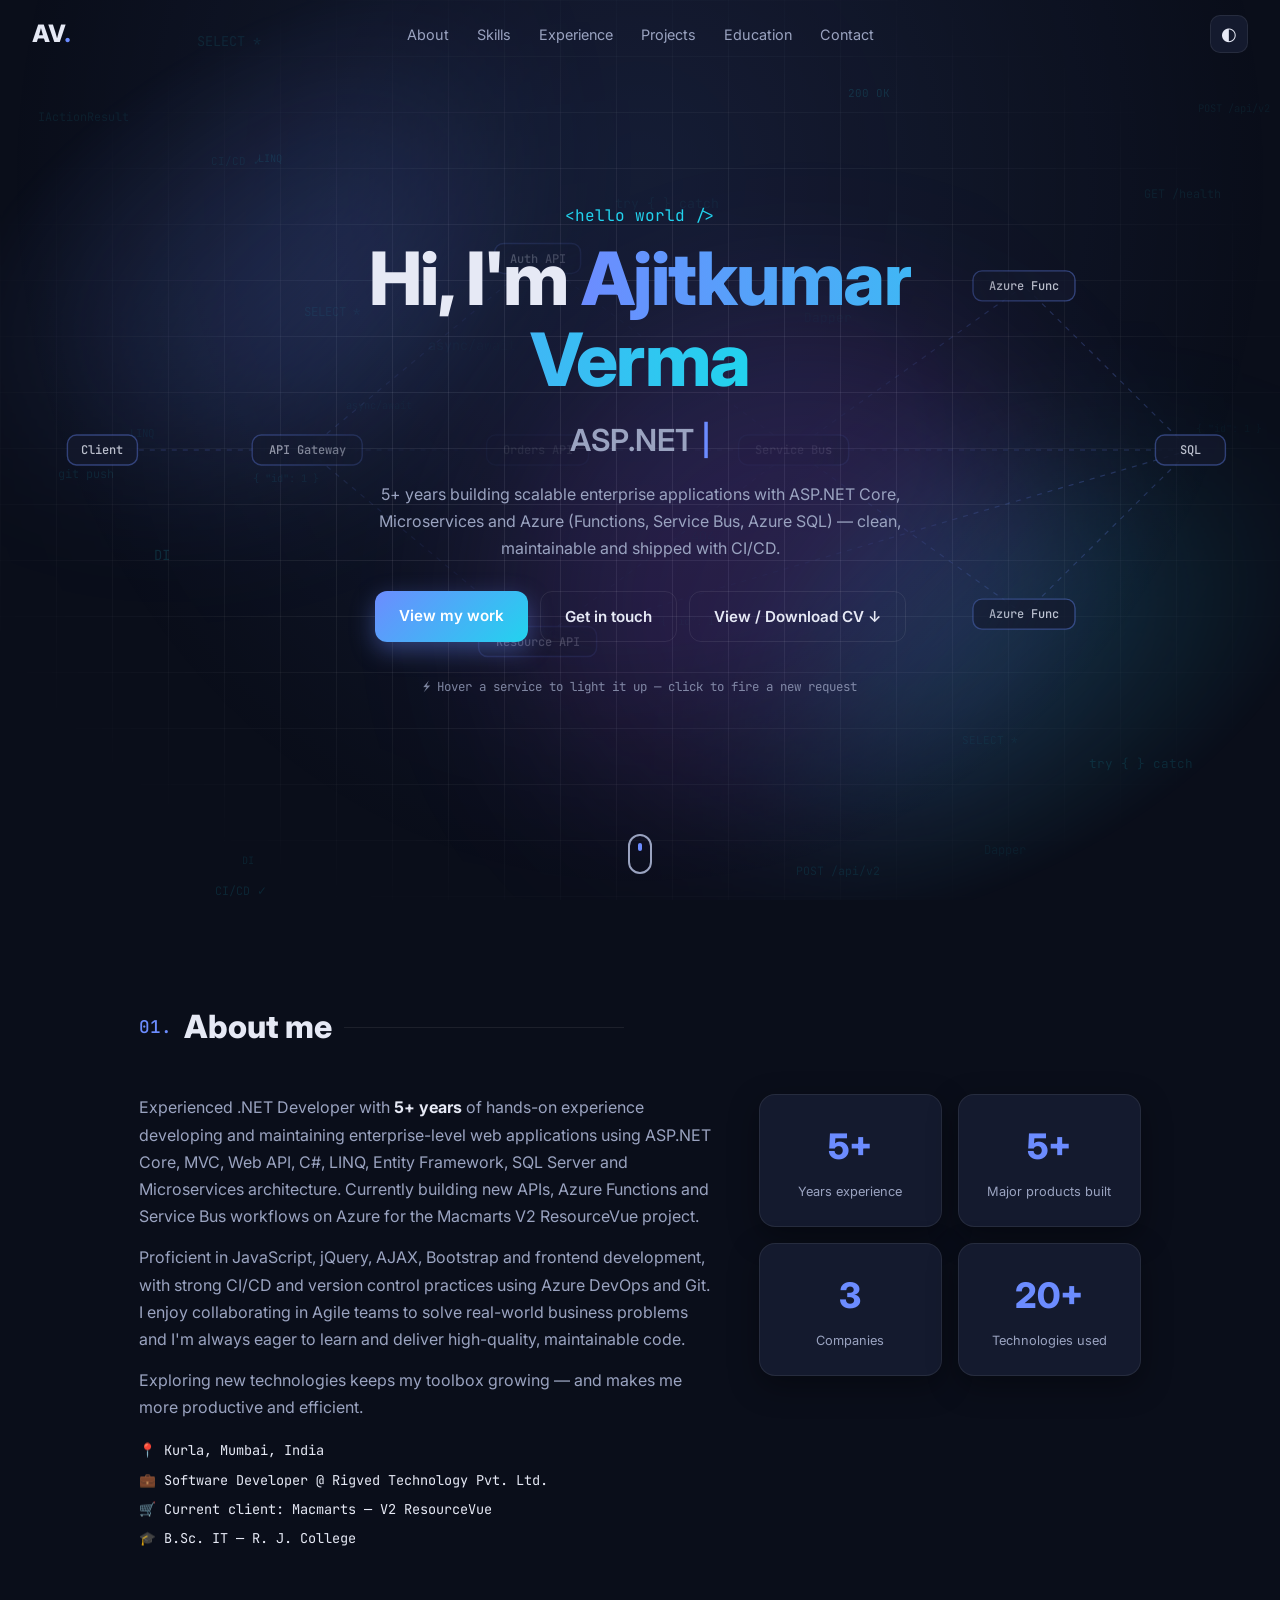
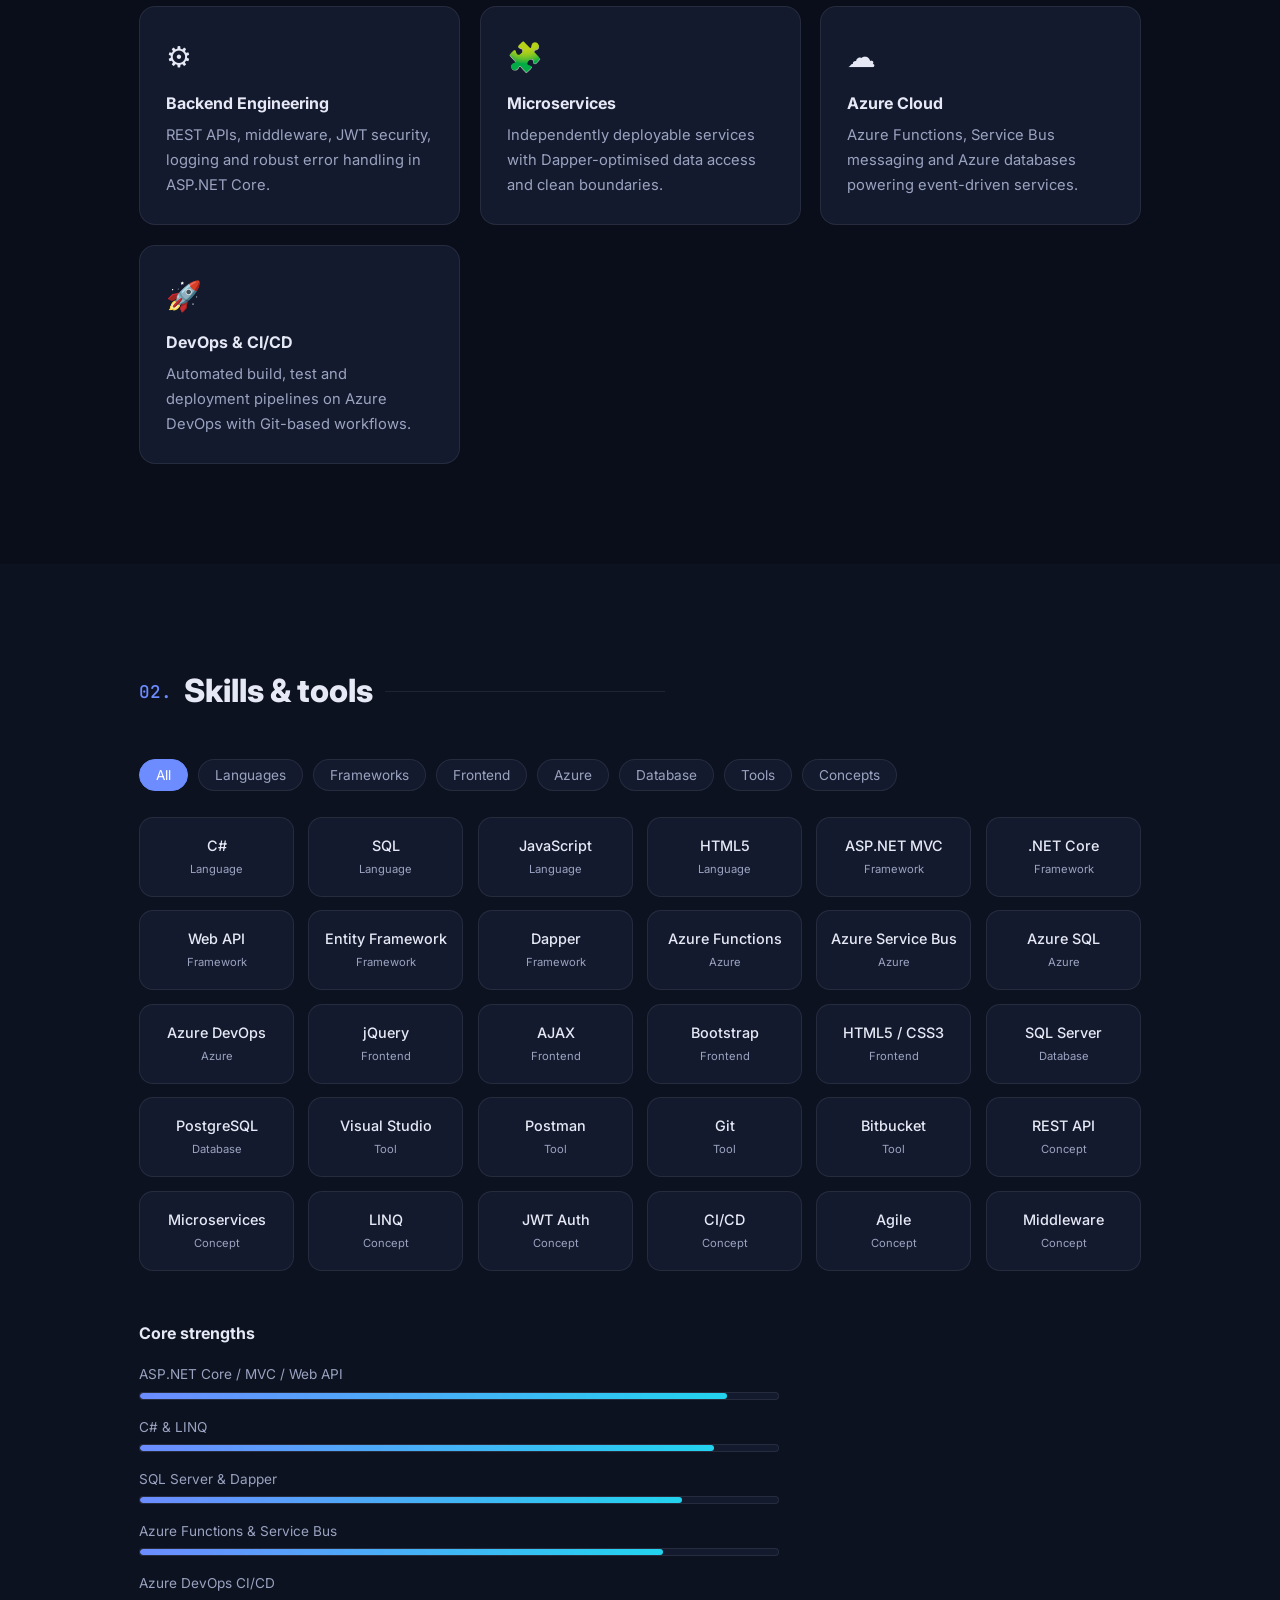
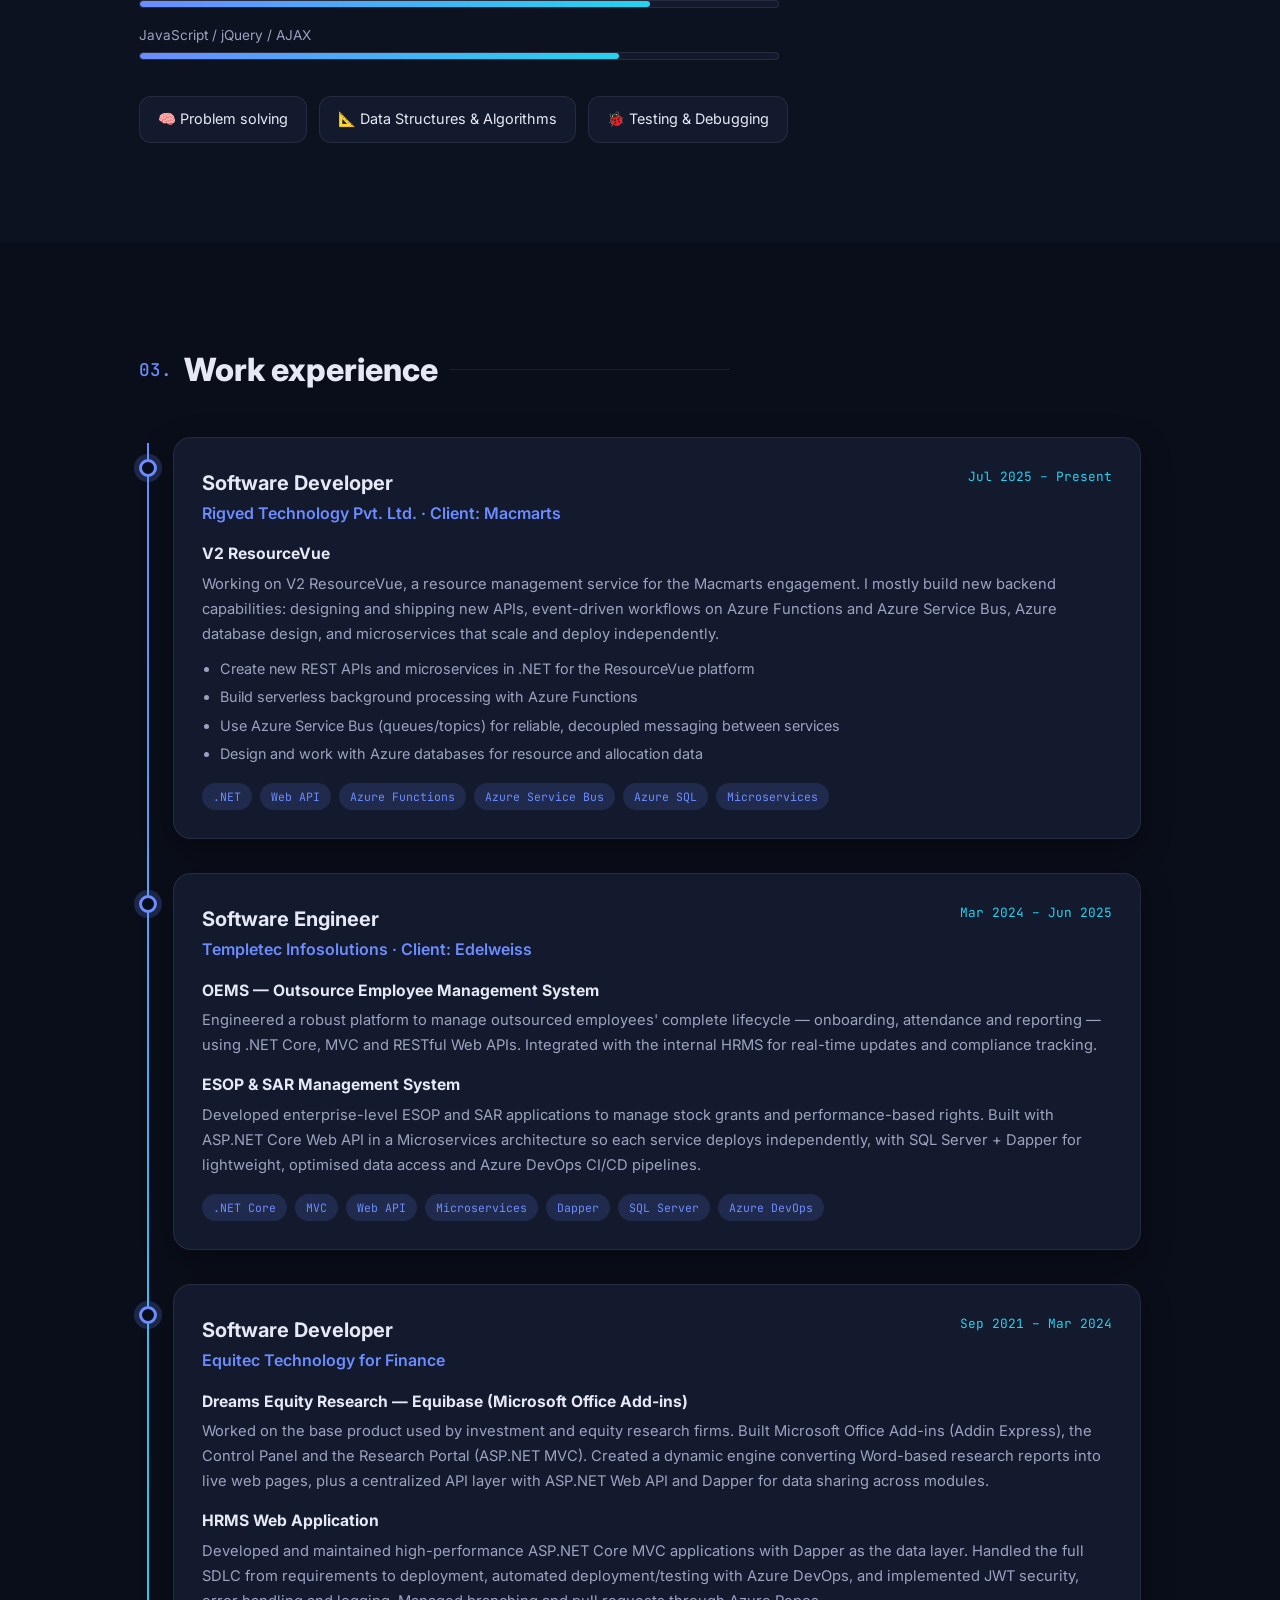
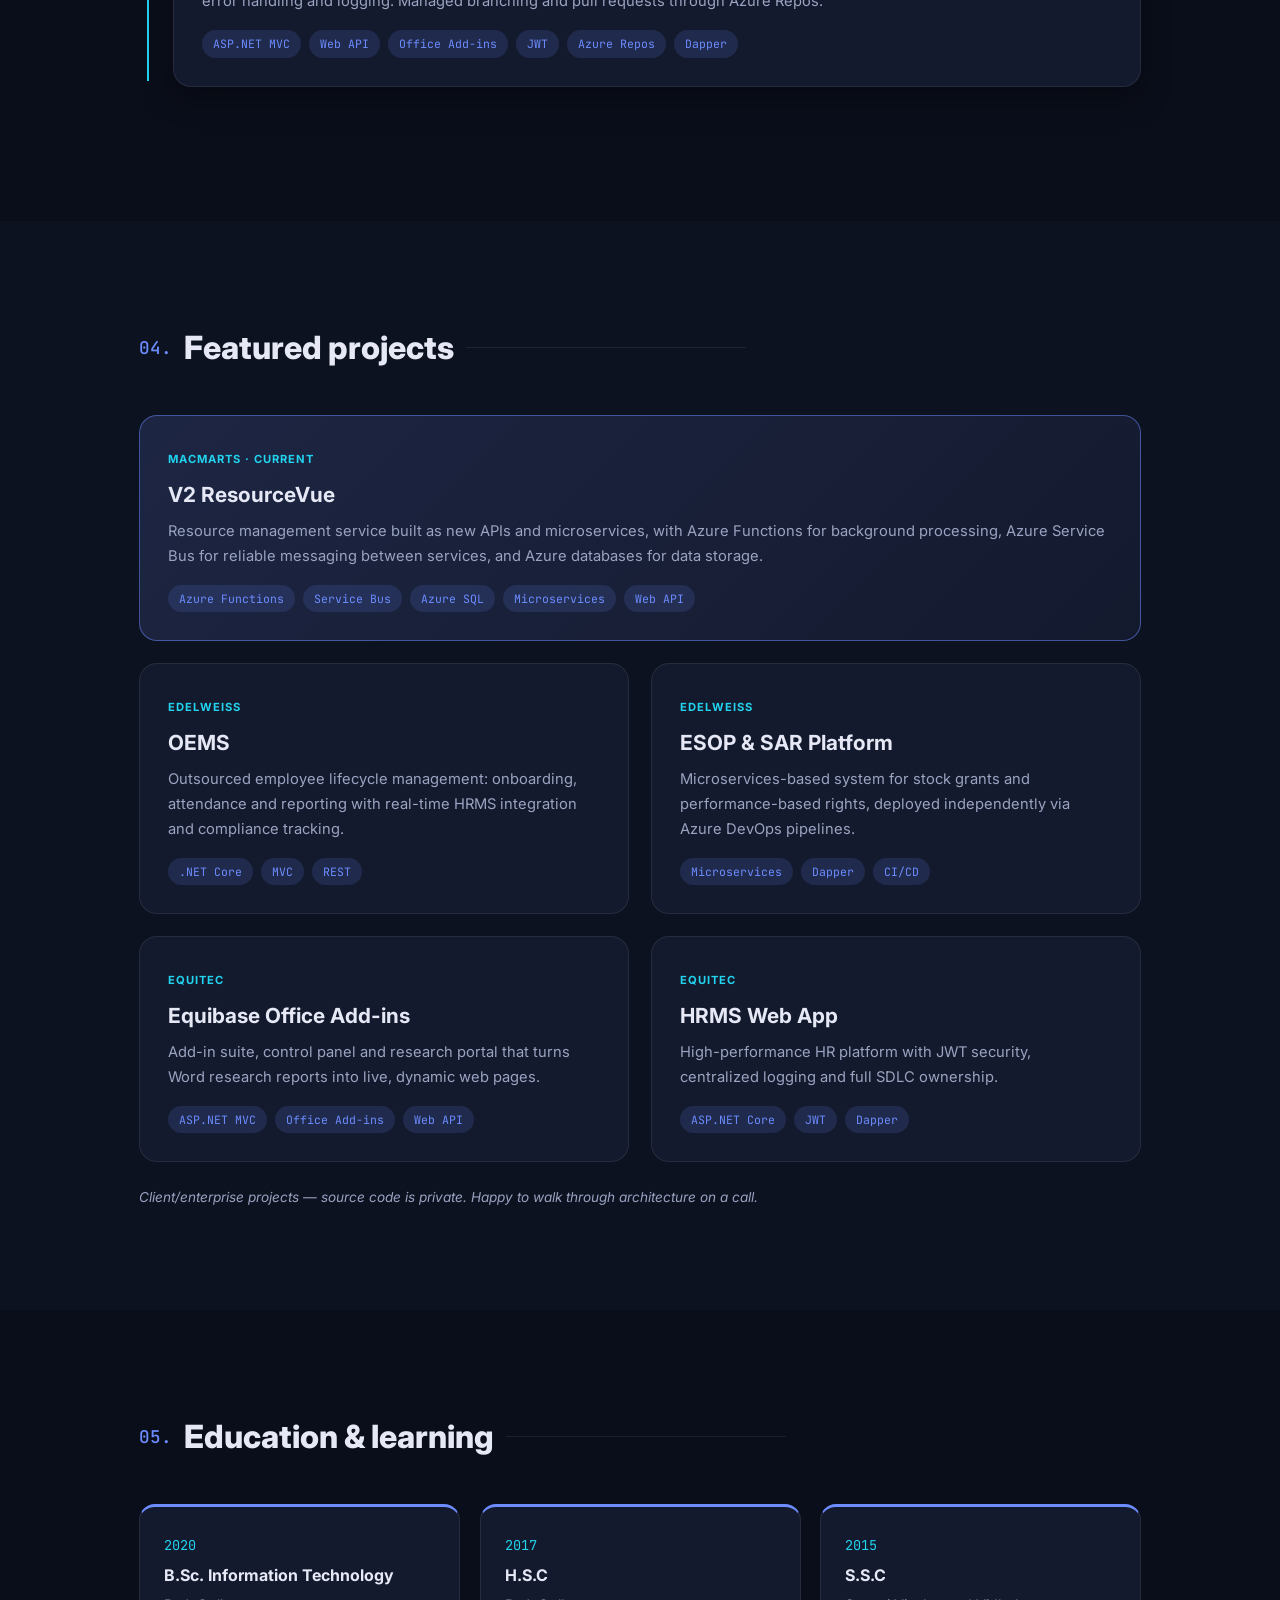
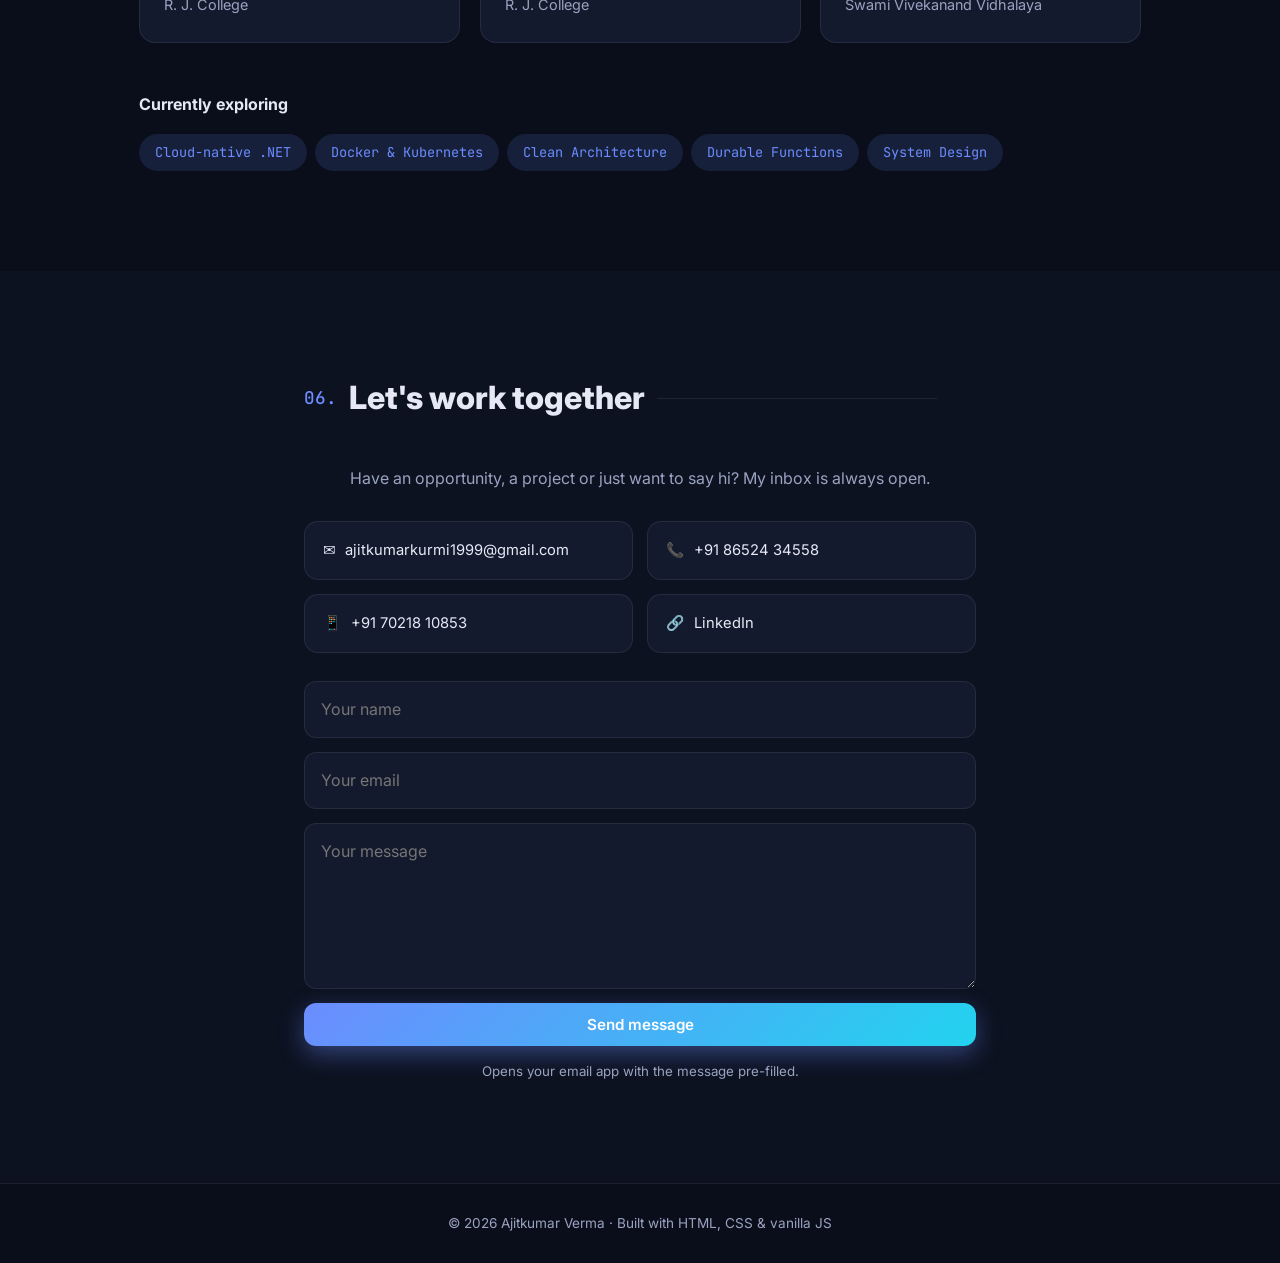
==== index.html @ 5c5cbb6d "Initial Commit" ====
<!DOCTYPE html>
<html lang="en" data-theme="dark">
<head>
  <meta charset="UTF-8">
  <meta name="viewport" content="width=device-width, initial-scale=1">
  <title>Ajitkumar Verma | .NET Software Engineer</title>
  <meta name="description" content="Portfolio of Ajitkumar Verma, a .NET Software Engineer with 4+ years building enterprise web apps with ASP.NET Core, Web API, Microservices and SQL Server.">
  <link rel="preconnect" href="https://fonts.googleapis.com">
  <link rel="preconnect" href="https://fonts.gstatic.com" crossorigin>
  <link href="https://fonts.googleapis.com/css2?family=Inter:wght@400;500;600;700;800&family=JetBrains+Mono:wght@400;500&display=swap" rel="stylesheet">
  <link rel="stylesheet" href="css/style.css">
</head>
<body>
  <div class="scroll-progress" id="progress"></div>
  <div class="bg-fx" aria-hidden="true"><i></i><i></i><i></i></div>
  <div class="cursor-glow" id="glow" aria-hidden="true"></div>

  <header class="nav" id="nav">
    <a href="#home" class="logo">AV<span>.</span></a>
    <nav>
      <ul class="nav-links" id="navLinks">
        <li><a href="#about">About</a></li>
        <li><a href="#skills">Skills</a></li>
        <li><a href="#experience">Experience</a></li>
        <li><a href="#projects">Projects</a></li>
        <li><a href="#education">Education</a></li>
        <li><a href="#contact">Contact</a></li>
      </ul>
    </nav>
    <div class="nav-actions">
      <button class="icon-btn" id="themeToggle" aria-label="Toggle theme" title="Toggle theme">◐</button>
      <button class="icon-btn menu-btn" id="menuBtn" aria-label="Menu">☰</button>
    </div>
  </header>

  <!-- HERO -->
  <section class="hero" id="home">
    <canvas id="particles"></canvas>
    <div class="hero-inner">
      <p class="eyebrow mono">&lt;hello world /&gt;</p>
      <h1>Hi, I'm <span class="grad">Ajitkumar Verma</span></h1>
      <h2 class="typing"><span id="typed"></span><span class="caret">|</span></h2>
      <p class="lead">5+ years building scalable enterprise applications with ASP.NET Core, Microservices and Azure (Functions, Service Bus, Azure SQL) — clean, maintainable and shipped with CI/CD.</p>
      <div class="cta">
        <a href="#projects" class="btn primary">View my work</a>
        <a href="#contact" class="btn ghost">Get in touch</a>
        <a href="resume.html" class="btn ghost" target="_blank">View / Download CV ↓</a>
      </div>
      <p class="hint mono">⚡ Hover a service to light it up — click to fire a new request</p>
    </div>
    <a href="#about" class="scroll-down" aria-label="Scroll down"><span></span></a>
  </section>

  <main>
    <!-- ABOUT -->
    <section id="about" class="section">
      <div class="container">
        <h3 class="title reveal"><span class="mono">01.</span> About me</h3>
        <div class="about-grid">
          <div class="reveal">
            <p>Experienced .NET Developer with <strong>5+ years</strong> of hands-on experience developing and maintaining enterprise-level web applications using ASP.NET Core, MVC, Web API, C#, LINQ, Entity Framework, SQL Server and Microservices architecture. Currently building new APIs, Azure Functions and Service Bus workflows on Azure for the Macmarts V2 ResourceVue project.</p>
            <p>Proficient in JavaScript, jQuery, AJAX, Bootstrap and frontend development, with strong CI/CD and version control practices using Azure DevOps and Git. I enjoy collaborating in Agile teams to solve real-world business problems and I'm always eager to learn and deliver high-quality, maintainable code.</p>
            <p>Exploring new technologies keeps my toolbox growing — and makes me more productive and efficient.</p>
            <ul class="facts mono">
              <li>📍 Kurla, Mumbai, India</li>
              <li>💼 Software Developer @ Rigved Technology Pvt. Ltd.</li>
              <li>🛒 Current client: Macmarts — V2 ResourceVue</li>
              <li>🎓 B.Sc. IT — R. J. College</li>
            </ul>
          </div>
          <div class="stats reveal">
            <div class="stat"><b data-count="5" data-suffix="+">0</b><span>Years experience</span></div>
            <div class="stat"><b data-count="5" data-suffix="+">0</b><span>Major products built</span></div>
            <div class="stat"><b data-count="3">0</b><span>Companies</span></div>
            <div class="stat"><b data-count="20" data-suffix="+">0</b><span>Technologies used</span></div>
          </div>
        </div>

        <div class="cards3">
          <div class="card reveal"><div class="ico">⚙️</div><h4>Backend Engineering</h4><p>REST APIs, middleware, JWT security, logging and robust error handling in ASP.NET Core.</p></div>
          <div class="card reveal"><div class="ico">🧩</div><h4>Microservices</h4><p>Independently deployable services with Dapper-optimised data access and clean boundaries.</p></div>
          <div class="card reveal"><div class="ico">☁️</div><h4>Azure Cloud</h4><p>Azure Functions, Service Bus messaging and Azure databases powering event-driven services.</p></div>
          <div class="card reveal"><div class="ico">🚀</div><h4>DevOps &amp; CI/CD</h4><p>Automated build, test and deployment pipelines on Azure DevOps with Git-based workflows.</p></div>
        </div>
      </div>
    </section>

    <!-- SKILLS -->
    <section id="skills" class="section alt">
      <div class="container">
        <h3 class="title reveal"><span class="mono">02.</span> Skills &amp; tools</h3>
        <div class="filters reveal" id="filters">
          <button class="chip active" data-f="all">All</button>
          <button class="chip" data-f="lang">Languages</button>
          <button class="chip" data-f="fw">Frameworks</button>
          <button class="chip" data-f="fe">Frontend</button>
          <button class="chip" data-f="cloud">Azure</button>
          <button class="chip" data-f="db">Database</button>
          <button class="chip" data-f="tool">Tools</button>
          <button class="chip" data-f="concept">Concepts</button>
        </div>
        <div class="skill-grid" id="skillGrid"></div>

        <div class="bars reveal">
          <h4>Core strengths</h4>
          <div class="bar" data-v="92"><label>ASP.NET Core / MVC / Web API</label><i><u></u></i></div>
          <div class="bar" data-v="90"><label>C# &amp; LINQ</label><i><u></u></i></div>
          <div class="bar" data-v="85"><label>SQL Server &amp; Dapper</label><i><u></u></i></div>
          <div class="bar" data-v="82"><label>Azure Functions &amp; Service Bus</label><i><u></u></i></div>
          <div class="bar" data-v="80"><label>Azure DevOps CI/CD</label><i><u></u></i></div>
          <div class="bar" data-v="75"><label>JavaScript / jQuery / AJAX</label><i><u></u></i></div>
        </div>

        <div class="primary-skills reveal">
          <span>🧠 Problem solving</span><span>📐 Data Structures &amp; Algorithms</span><span>🐞 Testing &amp; Debugging</span>
        </div>
      </div>
    </section>

    <!-- EXPERIENCE -->
    <section id="experience" class="section">
      <div class="container">
        <h3 class="title reveal"><span class="mono">03.</span> Work experience</h3>
        <div class="timeline">
          <div class="t-item reveal">
            <div class="t-dot"></div>
            <div class="t-card">
              <div class="t-head"><h4>Software Developer</h4><span class="date mono">Jul 2025 – Present</span></div>
              <p class="company">Rigved Technology Pvt. Ltd. · Client: Macmarts</p>
              <h5>V2 ResourceVue</h5>
              <p>Working on V2 ResourceVue, a resource management service for the Macmarts engagement. I mostly build new backend capabilities: designing and shipping new APIs, event-driven workflows on Azure Functions and Azure Service Bus, Azure database design, and microservices that scale and deploy independently.</p>
              <ul class="bullets">
                <li>Create new REST APIs and microservices in .NET for the ResourceVue platform</li>
                <li>Build serverless background processing with Azure Functions</li>
                <li>Use Azure Service Bus (queues/topics) for reliable, decoupled messaging between services</li>
                <li>Design and work with Azure databases for resource and allocation data</li>
              </ul>
              <div class="tags"><span>.NET</span><span>Web API</span><span>Azure Functions</span><span>Azure Service Bus</span><span>Azure SQL</span><span>Microservices</span></div>
            </div>
          </div>
          <div class="t-item reveal">
            <div class="t-dot"></div>
            <div class="t-card">
              <div class="t-head"><h4>Software Engineer</h4><span class="date mono">Mar 2024 – Jun 2025</span></div>
              <p class="company">Templetec Infosolutions · Client: Edelweiss</p>
              <h5>OEMS — Outsource Employee Management System</h5>
              <p>Engineered a robust platform to manage outsourced employees' complete lifecycle — onboarding, attendance and reporting — using .NET Core, MVC and RESTful Web APIs. Integrated with the internal HRMS for real-time updates and compliance tracking.</p>
              <h5>ESOP &amp; SAR Management System</h5>
              <p>Developed enterprise-level ESOP and SAR applications to manage stock grants and performance-based rights. Built with ASP.NET Core Web API in a Microservices architecture so each service deploys independently, with SQL Server + Dapper for lightweight, optimised data access and Azure DevOps CI/CD pipelines.</p>
              <div class="tags"><span>.NET Core</span><span>MVC</span><span>Web API</span><span>Microservices</span><span>Dapper</span><span>SQL Server</span><span>Azure DevOps</span></div>
            </div>
          </div>
          <div class="t-item reveal">
            <div class="t-dot"></div>
            <div class="t-card">
              <div class="t-head"><h4>Software Developer</h4><span class="date mono">Sep 2021 – Mar 2024</span></div>
              <p class="company">Equitec Technology for Finance</p>
              <h5>Dreams Equity Research — Equibase (Microsoft Office Add-ins)</h5>
              <p>Worked on the base product used by investment and equity research firms. Built Microsoft Office Add-ins (Addin Express), the Control Panel and the Research Portal (ASP.NET MVC). Created a dynamic engine converting Word-based research reports into live web pages, plus a centralized API layer with ASP.NET Web API and Dapper for data sharing across modules.</p>
              <h5>HRMS Web Application</h5>
              <p>Developed and maintained high-performance ASP.NET Core MVC applications with Dapper as the data layer. Handled the full SDLC from requirements to deployment, automated deployment/testing with Azure DevOps, and implemented JWT security, error handling and logging. Managed branching and pull requests through Azure Repos.</p>
              <div class="tags"><span>ASP.NET MVC</span><span>Web API</span><span>Office Add-ins</span><span>JWT</span><span>Azure Repos</span><span>Dapper</span></div>
            </div>
          </div>
        </div>
      </div>
    </section>

    <!-- PROJECTS -->
    <section id="projects" class="section alt">
      <div class="container">
        <h3 class="title reveal"><span class="mono">04.</span> Featured projects</h3>
        <div class="proj-grid">
          <article class="project reveal featured">
            <span class="badge">Macmarts · Current</span>
            <h4>V2 ResourceVue</h4>
            <p>Resource management service built as new APIs and microservices, with Azure Functions for background processing, Azure Service Bus for reliable messaging between services, and Azure databases for data storage.</p>
            <div class="tags"><span>Azure Functions</span><span>Service Bus</span><span>Azure SQL</span><span>Microservices</span><span>Web API</span></div>
          </article>
          <article class="project reveal">
            <span class="badge">Edelweiss</span>
            <h4>OEMS</h4>
            <p>Outsourced employee lifecycle management: onboarding, attendance and reporting with real-time HRMS integration and compliance tracking.</p>
            <div class="tags"><span>.NET Core</span><span>MVC</span><span>REST</span></div>
          </article>
          <article class="project reveal">
            <span class="badge">Edelweiss</span>
            <h4>ESOP &amp; SAR Platform</h4>
            <p>Microservices-based system for stock grants and performance-based rights, deployed independently via Azure DevOps pipelines.</p>
            <div class="tags"><span>Microservices</span><span>Dapper</span><span>CI/CD</span></div>
          </article>
          <article class="project reveal">
            <span class="badge">Equitec</span>
            <h4>Equibase Office Add-ins</h4>
            <p>Add-in suite, control panel and research portal that turns Word research reports into live, dynamic web pages.</p>
            <div class="tags"><span>ASP.NET MVC</span><span>Office Add-ins</span><span>Web API</span></div>
          </article>
          <article class="project reveal">
            <span class="badge">Equitec</span>
            <h4>HRMS Web App</h4>
            <p>High-performance HR platform with JWT security, centralized logging and full SDLC ownership.</p>
            <div class="tags"><span>ASP.NET Core</span><span>JWT</span><span>Dapper</span></div>
          </article>
        </div>
        <p class="note reveal">Client/enterprise projects — source code is private. Happy to walk through architecture on a call.</p>
      </div>
    </section>

    <!-- EDUCATION + LEARNING -->
    <section id="education" class="section">
      <div class="container">
        <h3 class="title reveal"><span class="mono">05.</span> Education &amp; learning</h3>
        <div class="edu-grid">
          <div class="edu reveal"><span class="year mono">2020</span><h4>B.Sc. Information Technology</h4><p>R. J. College</p></div>
          <div class="edu reveal"><span class="year mono">2017</span><h4>H.S.C</h4><p>R. J. College</p></div>
          <div class="edu reveal"><span class="year mono">2015</span><h4>S.S.C</h4><p>Swami Vivekanand Vidhalaya</p></div>
        </div>
        <div class="learning reveal">
          <h4>Currently exploring</h4>
          <div class="tags big"><span>Cloud-native .NET</span><span>Docker &amp; Kubernetes</span><span>Clean Architecture</span><span>Durable Functions</span><span>System Design</span></div>
        </div>
      </div>
    </section>

    <!-- CONTACT -->
    <section id="contact" class="section alt">
      <div class="container narrow">
        <h3 class="title reveal"><span class="mono">06.</span> Let's work together</h3>
        <p class="reveal center">Have an opportunity, a project or just want to say hi? My inbox is always open.</p>
        <div class="contact-cards reveal">
          <a href="mailto:ajitkumarkurmi1999@gmail.com">✉️ <span>ajitkumarkurmi1999@gmail.com</span></a>
          <a href="tel:+918652434558">📞 <span>+91 86524 34558</span></a>
          <a href="tel:+917021810853">📱 <span>+91 70218 10853</span></a>
          <a href="https://www.linkedin.com/in/ajitkumar-verma-476310240/" target="_blank" rel="noopener">🔗 <span>LinkedIn</span></a>
        </div>
        <form class="form reveal" id="contactForm">
          <input type="text" id="cName" placeholder="Your name" required>
          <input type="email" id="cEmail" placeholder="Your email" required>
          <textarea id="cMsg" rows="5" placeholder="Your message" required></textarea>
          <button class="btn primary" type="submit">Send message</button>
          <small>Opens your email app with the message pre-filled.</small>
        </form>
      </div>
    </section>
  </main>

  <footer class="footer">
    <p>© <span id="year"></span> Ajitkumar Verma · Built with HTML, CSS &amp; vanilla JS</p>
  </footer>
  <button class="to-top" id="toTop" aria-label="Back to top">↑</button>

  <script src="js/particles.js"></script>
  <script src="js/main.js"></script>
</body>
</html>
---- css/style.css ----
:root{
  --bg:#0a0e1a;--bg2:#0f1424;--card:#141a2e;--text:#e6e9f5;--muted:#9aa3c0;
  --accent:#6c8cff;--accent2:#22d3ee;--border:rgba(255,255,255,.08);--shadow:0 10px 30px rgba(0,0,0,.35);
}
[data-theme="light"]{
  --bg:#f6f8ff;--bg2:#ecf0fb;--card:#fff;--text:#161b33;--muted:#58607f;
  --accent:#4a63e7;--accent2:#0891b2;--border:rgba(0,0,0,.08);--shadow:0 10px 30px rgba(30,40,90,.12);
}
*{box-sizing:border-box;margin:0;padding:0}
html{scroll-behavior:smooth;scroll-padding-top:70px}
body{font-family:Inter,system-ui,sans-serif;background:var(--bg);color:var(--text);line-height:1.7;transition:background .3s,color .3s}
.mono{font-family:"JetBrains Mono",monospace}
a{color:inherit;text-decoration:none}
ul{list-style:none}
.container{max-width:1050px;margin:0 auto;padding:0 24px}
.container.narrow{max-width:720px}
.section{padding:100px 0}
.section.alt{background:var(--bg2)}
.center{text-align:center;color:var(--muted)}

.scroll-progress{position:fixed;top:0;left:0;height:3px;width:0;background:linear-gradient(90deg,var(--accent),var(--accent2));z-index:200}

/* nav */
.nav{position:fixed;top:0;left:0;right:0;z-index:100;display:flex;align-items:center;justify-content:space-between;padding:14px 32px;transition:.3s}
.nav.scrolled{background:color-mix(in srgb,var(--bg) 85%,transparent);backdrop-filter:blur(12px);border-bottom:1px solid var(--border)}
.logo{font-weight:800;font-size:1.5rem}.logo span{color:var(--accent)}
.nav-links{display:flex;gap:28px}
.nav-links a{font-size:.9rem;color:var(--muted);transition:.2s;position:relative}
.nav-links a:hover,.nav-links a.active{color:var(--text)}
.nav-links a.active::after{content:"";position:absolute;left:0;right:0;bottom:-6px;height:2px;background:var(--accent)}
.nav-actions{display:flex;gap:8px}
.icon-btn{background:var(--card);color:var(--text);border:1px solid var(--border);width:38px;height:38px;border-radius:10px;cursor:pointer;font-size:1.1rem}
.menu-btn{display:none}

/* hero */
.hero{position:relative;min-height:100vh;display:flex;align-items:center;justify-content:center;text-align:center;overflow:hidden;
  background:radial-gradient(ellipse at 50% 20%,color-mix(in srgb,var(--accent) 18%,var(--bg)),var(--bg) 70%)}
#particles{position:absolute;inset:0;width:100%;height:100%;opacity:.85;
  -webkit-mask-image:radial-gradient(ellipse 34% 46% at 50% 50%,rgba(0,0,0,.1) 40%,#000 100%);
  mask-image:radial-gradient(ellipse 34% 46% at 50% 50%,rgba(0,0,0,.1) 40%,#000 100%)}
@media(max-width:820px){#particles{opacity:.45}}
.hero-inner{position:relative;z-index:2;max-width:760px;padding:0 24px;pointer-events:none}
.hero-inner a,.hero-inner button{pointer-events:auto}
.eyebrow{color:var(--accent2);margin-bottom:10px}
h1{font-size:clamp(2.4rem,7vw,4.6rem);line-height:1.1;font-weight:800;letter-spacing:-1.5px}
.grad{background:linear-gradient(90deg,var(--accent),var(--accent2));-webkit-background-clip:text;background-clip:text;color:transparent}
.typing{font-size:clamp(1.2rem,3vw,1.9rem);font-weight:600;color:var(--muted);margin:14px 0;min-height:2.4rem}
.caret{color:var(--accent);animation:blink 1s infinite}
@keyframes blink{50%{opacity:0}}
.lead{color:var(--muted);max-width:600px;margin:0 auto 28px}
.cta{display:flex;gap:12px;justify-content:center;flex-wrap:wrap}
.btn{display:inline-block;padding:12px 24px;border-radius:12px;font-weight:600;font-size:.95rem;border:1px solid var(--border);cursor:pointer;transition:.25s;font-family:inherit;color:var(--text);background:transparent}
.btn.primary{background:linear-gradient(135deg,var(--accent),var(--accent2));color:#fff;border:0;box-shadow:0 8px 24px color-mix(in srgb,var(--accent) 40%,transparent)}
.btn:hover{transform:translateY(-3px)}
.btn.ghost:hover{border-color:var(--accent);color:var(--accent)}
.hint{margin-top:34px;font-size:.78rem;color:var(--muted);opacity:.8}
.scroll-down{position:absolute;bottom:26px;left:50%;transform:translateX(-50%);width:24px;height:40px;border:2px solid var(--muted);border-radius:14px;z-index:2}
.scroll-down span{position:absolute;top:7px;left:50%;width:4px;height:8px;margin-left:-2px;background:var(--accent);border-radius:2px;animation:wheel 1.6s infinite}
@keyframes wheel{0%{opacity:1;transform:translateY(0)}100%{opacity:0;transform:translateY(14px)}}

/* titles */
.title{font-size:2rem;font-weight:800;margin-bottom:40px;display:flex;align-items:center;gap:12px}
.title .mono{color:var(--accent);font-size:1.1rem;font-weight:500}
.title::after{content:"";flex:1;height:1px;background:var(--border);max-width:280px}

/* about */
.about-grid{display:grid;grid-template-columns:1.5fr 1fr;gap:48px;align-items:start}
.about-grid p{margin-bottom:14px;color:var(--muted)}.about-grid strong{color:var(--text)}
.facts{margin-top:18px;display:grid;gap:6px;font-size:.85rem}
.stats{display:grid;grid-template-columns:1fr 1fr;gap:16px}
.stat{background:var(--card);border:1px solid var(--border);border-radius:16px;padding:22px 16px;text-align:center;box-shadow:var(--shadow)}
.stat b{display:block;font-size:2.2rem;font-weight:800;color:var(--accent)}
.stat span{font-size:.8rem;color:var(--muted)}
.cards3{display:grid;grid-template-columns:repeat(3,1fr);gap:20px;margin-top:56px}
.card{background:var(--card);border:1px solid var(--border);border-radius:16px;padding:26px;transition:.3s}
.card:hover,.project:hover{transform:translateY(-6px);border-color:var(--accent);box-shadow:var(--shadow)}
.card .ico{font-size:1.8rem;margin-bottom:8px}
.card h4{margin-bottom:6px}.card p{color:var(--muted);font-size:.92rem}

/* skills */
.filters{display:flex;flex-wrap:wrap;gap:10px;margin-bottom:26px}
.chip{background:var(--card);color:var(--muted);border:1px solid var(--border);padding:7px 16px;border-radius:99px;cursor:pointer;font-family:inherit;font-size:.85rem;transition:.2s}
.chip:hover{color:var(--text)}
.chip.active{background:var(--accent);color:#fff;border-color:var(--accent)}
.skill-grid{display:grid;grid-template-columns:repeat(auto-fill,minmax(150px,1fr));gap:14px}
.skill{background:var(--card);border:1px solid var(--border);border-radius:14px;padding:16px 10px;text-align:center;font-size:.9rem;font-weight:500;transition:.25s;animation:pop .4s both}
.skill small{display:block;color:var(--muted);font-size:.7rem;font-weight:400;margin-top:2px}
.skill:hover{transform:translateY(-4px) scale(1.04);border-color:var(--accent2)}
@keyframes pop{from{opacity:0;transform:scale(.85)}}
.bars{margin-top:50px;max-width:640px}
.bars h4,.learning h4{margin-bottom:16px}
.bar{margin-bottom:16px}
.bar label{font-size:.85rem;color:var(--muted);display:block;margin-bottom:5px}
.bar i{display:block;height:8px;background:var(--card);border-radius:8px;overflow:hidden;border:1px solid var(--border)}
.bar u{display:block;height:100%;width:0;background:linear-gradient(90deg,var(--accent),var(--accent2));border-radius:8px;transition:width 1.3s cubic-bezier(.2,.8,.2,1)}
.primary-skills{display:flex;flex-wrap:wrap;gap:12px;margin-top:36px}
.primary-skills span{background:var(--card);border:1px solid var(--border);padding:10px 18px;border-radius:12px;font-size:.9rem}

/* timeline */
.timeline{position:relative;padding-left:34px}
.timeline::before{content:"";position:absolute;left:8px;top:6px;bottom:6px;width:2px;background:linear-gradient(var(--accent),var(--accent2))}
.t-item{position:relative;margin-bottom:34px}
.t-dot{position:absolute;left:-34px;top:22px;width:18px;height:18px;border-radius:50%;background:var(--bg);border:3px solid var(--accent);box-shadow:0 0 0 5px color-mix(in srgb,var(--accent) 20%,transparent)}
.t-card{background:var(--card);border:1px solid var(--border);border-radius:18px;padding:28px;box-shadow:var(--shadow)}
.t-head{display:flex;justify-content:space-between;flex-wrap:wrap;gap:8px}
.t-head h4{font-size:1.25rem}
.date{font-size:.8rem;color:var(--accent2)}
.company{color:var(--accent);font-weight:600;margin-bottom:12px}
.t-card h5{margin:14px 0 4px;font-size:.98rem}
.t-card p:not(.company){color:var(--muted);font-size:.92rem}
.tags{display:flex;flex-wrap:wrap;gap:8px;margin-top:16px}
.tags span{font-family:"JetBrains Mono",monospace;font-size:.72rem;padding:4px 11px;border-radius:99px;background:color-mix(in srgb,var(--accent) 14%,transparent);color:var(--accent)}
.tags.big span{font-size:.85rem;padding:7px 16px}

/* projects */
.proj-grid{display:grid;grid-template-columns:repeat(2,1fr);gap:22px}
.project{background:var(--card);border:1px solid var(--border);border-radius:18px;padding:28px;transition:.3s}
.badge{font-size:.7rem;text-transform:uppercase;letter-spacing:1px;color:var(--accent2);font-weight:700}
.project h4{font-size:1.3rem;margin:6px 0}
.project p{color:var(--muted);font-size:.92rem}
.note{margin-top:24px;color:var(--muted);font-size:.85rem;font-style:italic}

/* education */
.edu-grid{display:grid;grid-template-columns:repeat(3,1fr);gap:20px}
.edu{background:var(--card);border:1px solid var(--border);border-radius:16px;padding:24px;border-top:3px solid var(--accent)}
.year{color:var(--accent2);font-size:.85rem}
.edu h4{margin:4px 0}.edu p{color:var(--muted);font-size:.9rem}
.learning{margin-top:48px}

/* contact */
.contact-cards{display:grid;grid-template-columns:1fr 1fr;gap:14px;margin:28px 0}
.contact-cards a{background:var(--card);border:1px solid var(--border);border-radius:14px;padding:16px 18px;display:flex;gap:10px;align-items:center;transition:.25s;font-size:.92rem;overflow:hidden}
.contact-cards a:hover{border-color:var(--accent);transform:translateY(-3px)}
.contact-cards span{overflow:hidden;text-overflow:ellipsis}
.form{display:grid;gap:14px}
.form input,.form textarea{width:100%;padding:14px 16px;background:var(--card);border:1px solid var(--border);border-radius:12px;color:var(--text);font:inherit;outline:none;transition:.2s}
.form input:focus,.form textarea:focus{border-color:var(--accent)}
.form small{color:var(--muted);text-align:center}
.footer{text-align:center;padding:28px;color:var(--muted);font-size:.85rem;border-top:1px solid var(--border)}
.to-top{position:fixed;right:24px;bottom:24px;width:44px;height:44px;border-radius:50%;border:0;background:var(--accent);color:#fff;font-size:1.2rem;cursor:pointer;opacity:0;pointer-events:none;transition:.3s;z-index:90}
.to-top.show{opacity:1;pointer-events:auto}

/* background animation: drifting aurora blobs + faint grid */
.bg-fx{position:fixed;inset:0;z-index:-1;overflow:hidden;pointer-events:none;
  background-image:linear-gradient(var(--border) 1px,transparent 1px),linear-gradient(90deg,var(--border) 1px,transparent 1px);background-size:56px 56px;
  mask-image:radial-gradient(ellipse at center,#000 30%,transparent 80%);-webkit-mask-image:radial-gradient(ellipse at center,#000 30%,transparent 80%)}
.bg-fx i{position:absolute;width:46vmax;height:46vmax;border-radius:50%;filter:blur(90px);opacity:.28;animation:float 22s ease-in-out infinite}
.bg-fx i:nth-child(1){background:var(--accent);top:-15%;left:-10%}
.bg-fx i:nth-child(2){background:var(--accent2);bottom:-20%;right:-10%;animation-delay:-8s;animation-duration:28s}
.bg-fx i:nth-child(3){background:#a855f7;top:35%;left:40%;opacity:.16;animation-delay:-14s;animation-duration:34s}
@keyframes float{0%,100%{transform:translate(0,0) scale(1)}33%{transform:translate(12vw,8vh) scale(1.15)}66%{transform:translate(-8vw,14vh) scale(.9)}}
.cursor-glow{position:fixed;top:0;left:0;width:400px;height:400px;border-radius:50%;z-index:-1;pointer-events:none;opacity:0;
  background:radial-gradient(circle,color-mix(in srgb,var(--accent2) 22%,transparent),transparent 65%);transition:opacity .4s;will-change:transform}
.hero{background:radial-gradient(ellipse at 50% 20%,color-mix(in srgb,var(--accent) 12%,transparent),transparent 70%)}
.section.alt{background:color-mix(in srgb,var(--bg2) 70%,transparent)}
.card,.project,.stat,.edu{transition:transform .15s ease-out,border-color .3s,box-shadow .3s;will-change:transform}
.bullets{margin:10px 0 0 18px;list-style:disc;color:var(--muted);font-size:.9rem}
.bullets li{margin-bottom:4px}
.project.featured{grid-column:1/-1;border-color:color-mix(in srgb,var(--accent) 50%,transparent);background:linear-gradient(135deg,color-mix(in srgb,var(--accent) 10%,var(--card)),var(--card))}

/* reveal */
.reveal{opacity:0;transform:translateY(30px);transition:opacity .7s,transform .7s}
.reveal.in{opacity:1;transform:none}

@media(max-width:820px){
  .about-grid,.cards3,.proj-grid,.edu-grid,.contact-cards{grid-template-columns:1fr}
  .menu-btn{display:block}
  .nav{padding:12px 18px}
  .nav-links{position:fixed;top:62px;left:0;right:0;flex-direction:column;gap:0;background:var(--bg);border-bottom:1px solid var(--border);max-height:0;overflow:hidden;transition:max-height .35s}
  .nav-links.open{max-height:400px}
  .nav-links li a{display:block;padding:14px 24px}
  .section{padding:72px 0}
}
@media(prefers-reduced-motion:reduce){*{animation:none!important;transition:none!important}html{scroll-behavior:auto}}
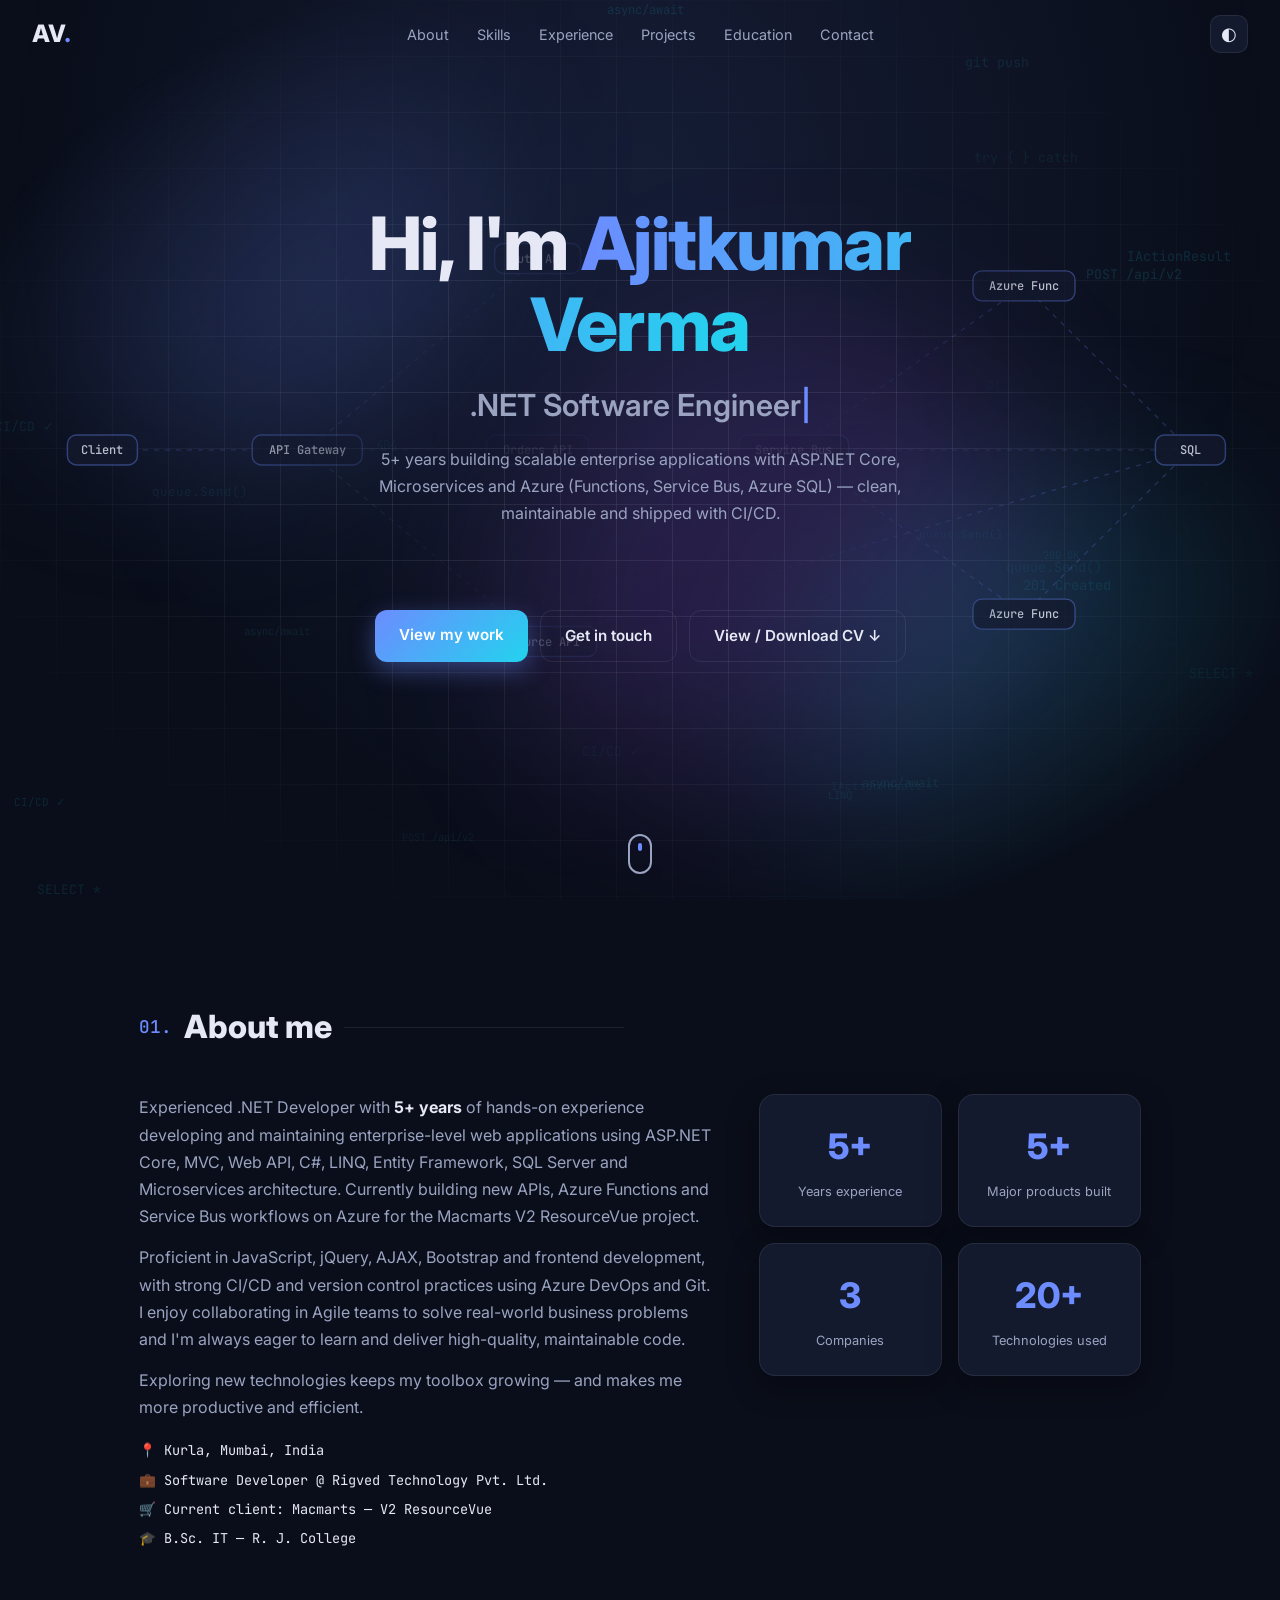
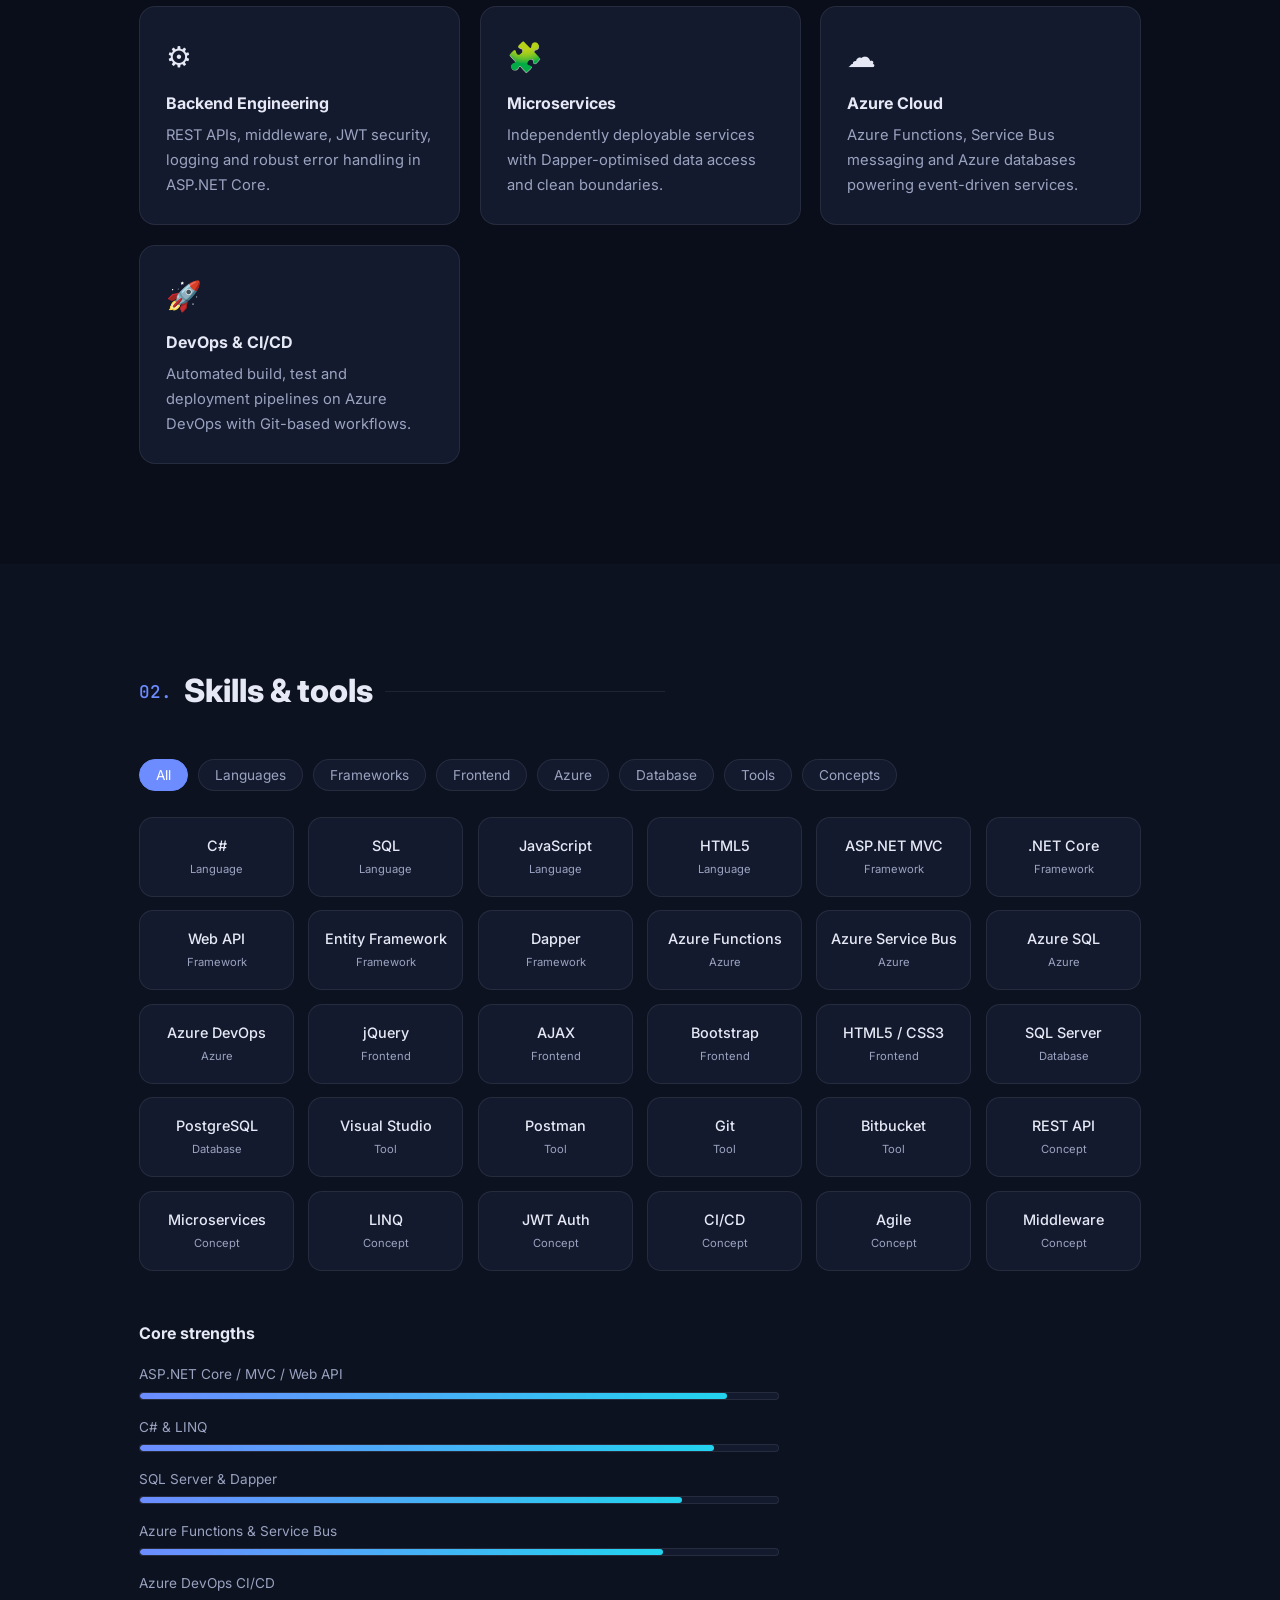
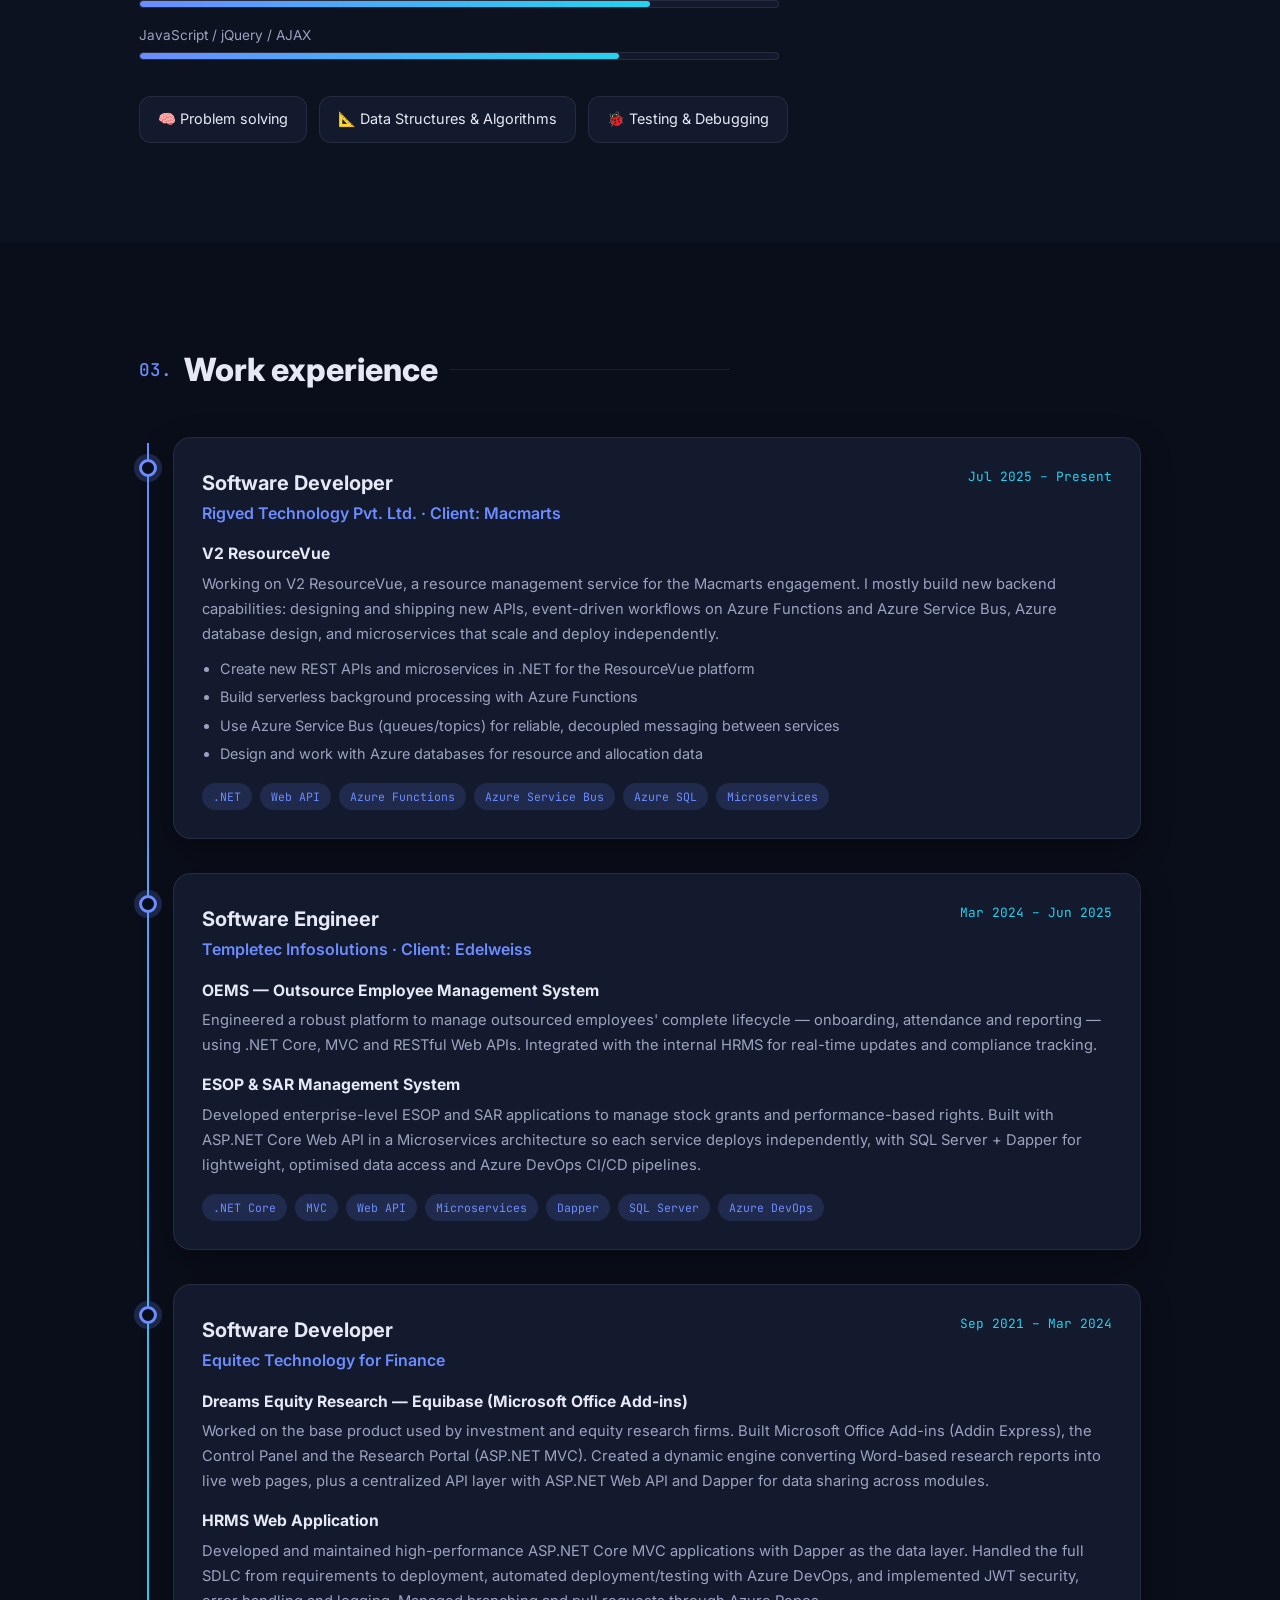
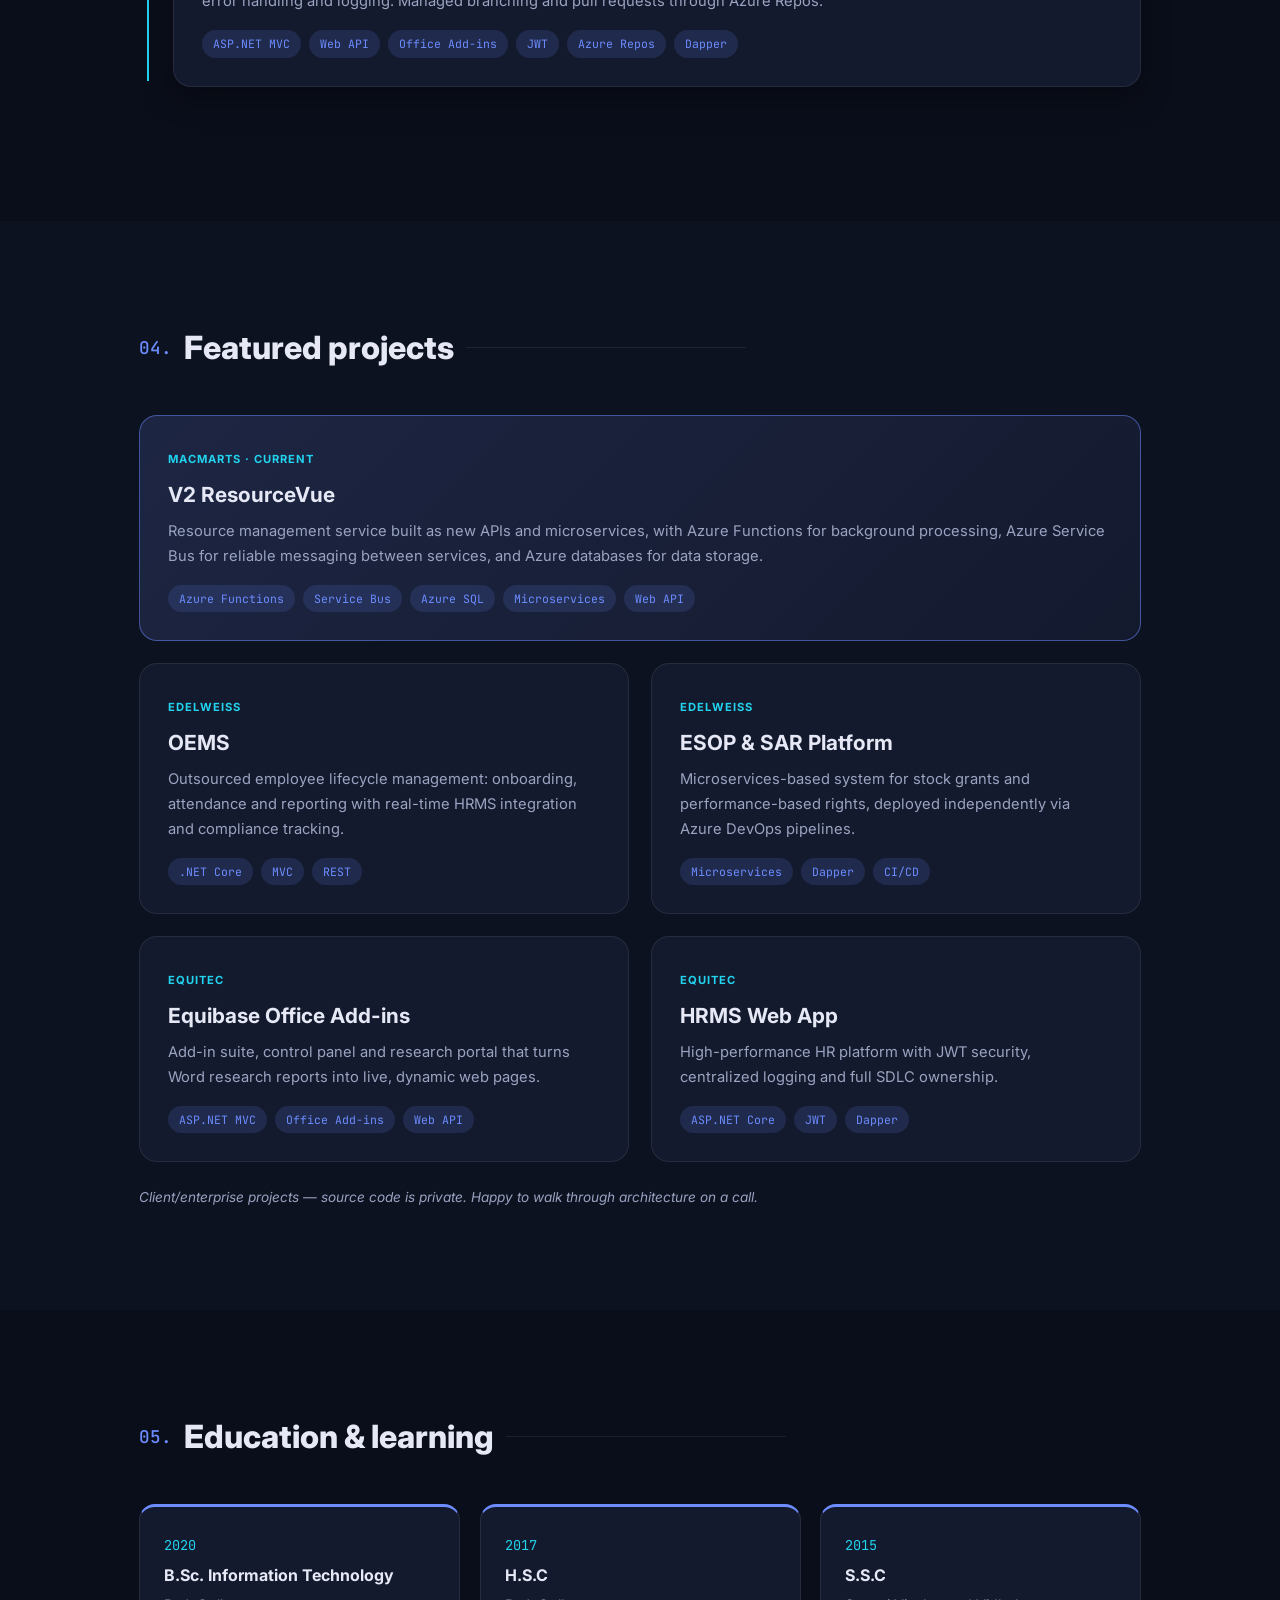
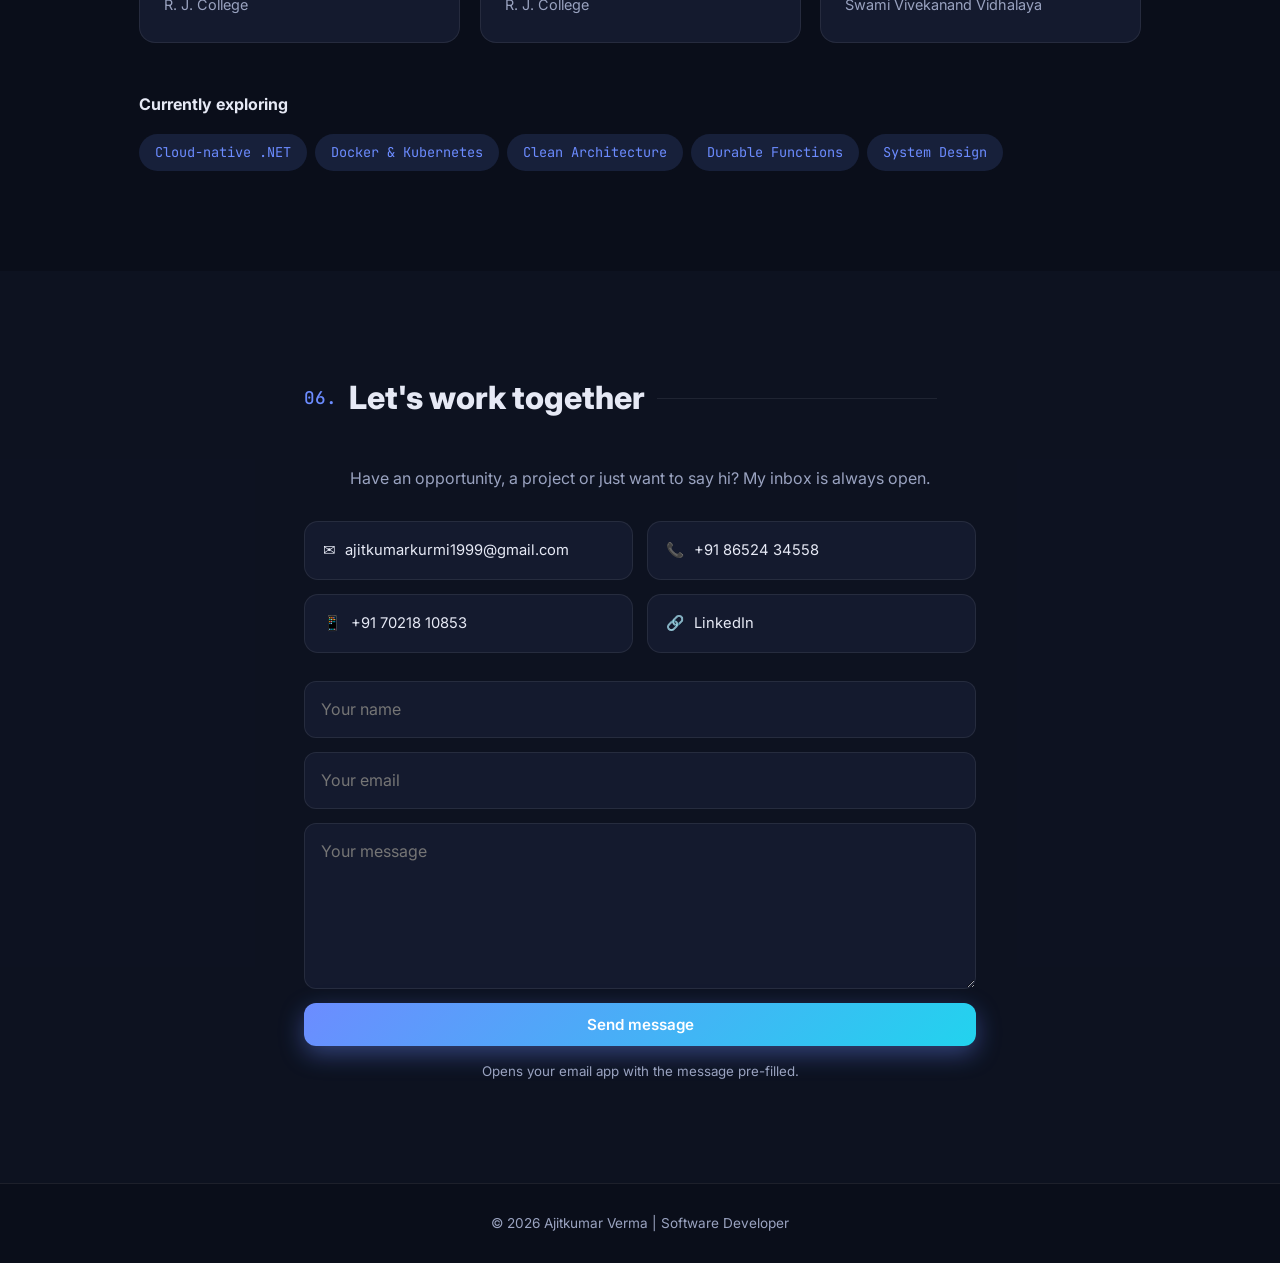
==== commit f51eab9a: "Updated some text" ====
--- a/index.html
+++ b/index.html
@@ -4,7 +4,7 @@
   <meta charset="UTF-8">
   <meta name="viewport" content="width=device-width, initial-scale=1">
   <title>Ajitkumar Verma | .NET Software Engineer</title>
-  <meta name="description" content="Portfolio of Ajitkumar Verma, a .NET Software Engineer with 4+ years building enterprise web apps with ASP.NET Core, Web API, Microservices and SQL Server.">
+  <meta name="description" content="Portfolio of Ajitkumar Verma, a .NET Software Engineer with 5+ years building enterprise web apps with ASP.NET Core, Web API, Microservices and SQL Server.">
   <link rel="preconnect" href="https://fonts.googleapis.com">
   <link rel="preconnect" href="https://fonts.gstatic.com" crossorigin>
   <link href="https://fonts.googleapis.com/css2?family=Inter:wght@400;500;600;700;800&family=JetBrains+Mono:wght@400;500&display=swap" rel="stylesheet">
@@ -37,17 +37,18 @@
   <section class="hero" id="home">
     <canvas id="particles"></canvas>
     <div class="hero-inner">
-      <p class="eyebrow mono">&lt;hello world /&gt;</p>
       <h1>Hi, I'm <span class="grad">Ajitkumar Verma</span></h1>
       <h2 class="typing"><span id="typed"></span><span class="caret">|</span></h2>
       <p class="lead">5+ years building scalable enterprise applications with ASP.NET Core, Microservices and Azure (Functions, Service Bus, Azure SQL) — clean, maintainable and shipped with CI/CD.</p>
+      </br></br>
       <div class="cta">
         <a href="#projects" class="btn primary">View my work</a>
         <a href="#contact" class="btn ghost">Get in touch</a>
         <a href="resume.html" class="btn ghost" target="_blank">View / Download CV ↓</a>
       </div>
-      <p class="hint mono">⚡ Hover a service to light it up — click to fire a new request</p>
+      <p class="hint mono"></p>
     </div>
+  </br></br>
     <a href="#about" class="scroll-down" aria-label="Scroll down"><span></span></a>
   </section>
 
@@ -245,7 +246,7 @@
   </main>
 
   <footer class="footer">
-    <p>© <span id="year"></span> Ajitkumar Verma · Built with HTML, CSS &amp; vanilla JS</p>
+    <p>© <span id="year"></span> Ajitkumar Verma | Software Developer</p>
   </footer>
   <button class="to-top" id="toTop" aria-label="Back to top">↑</button>
 
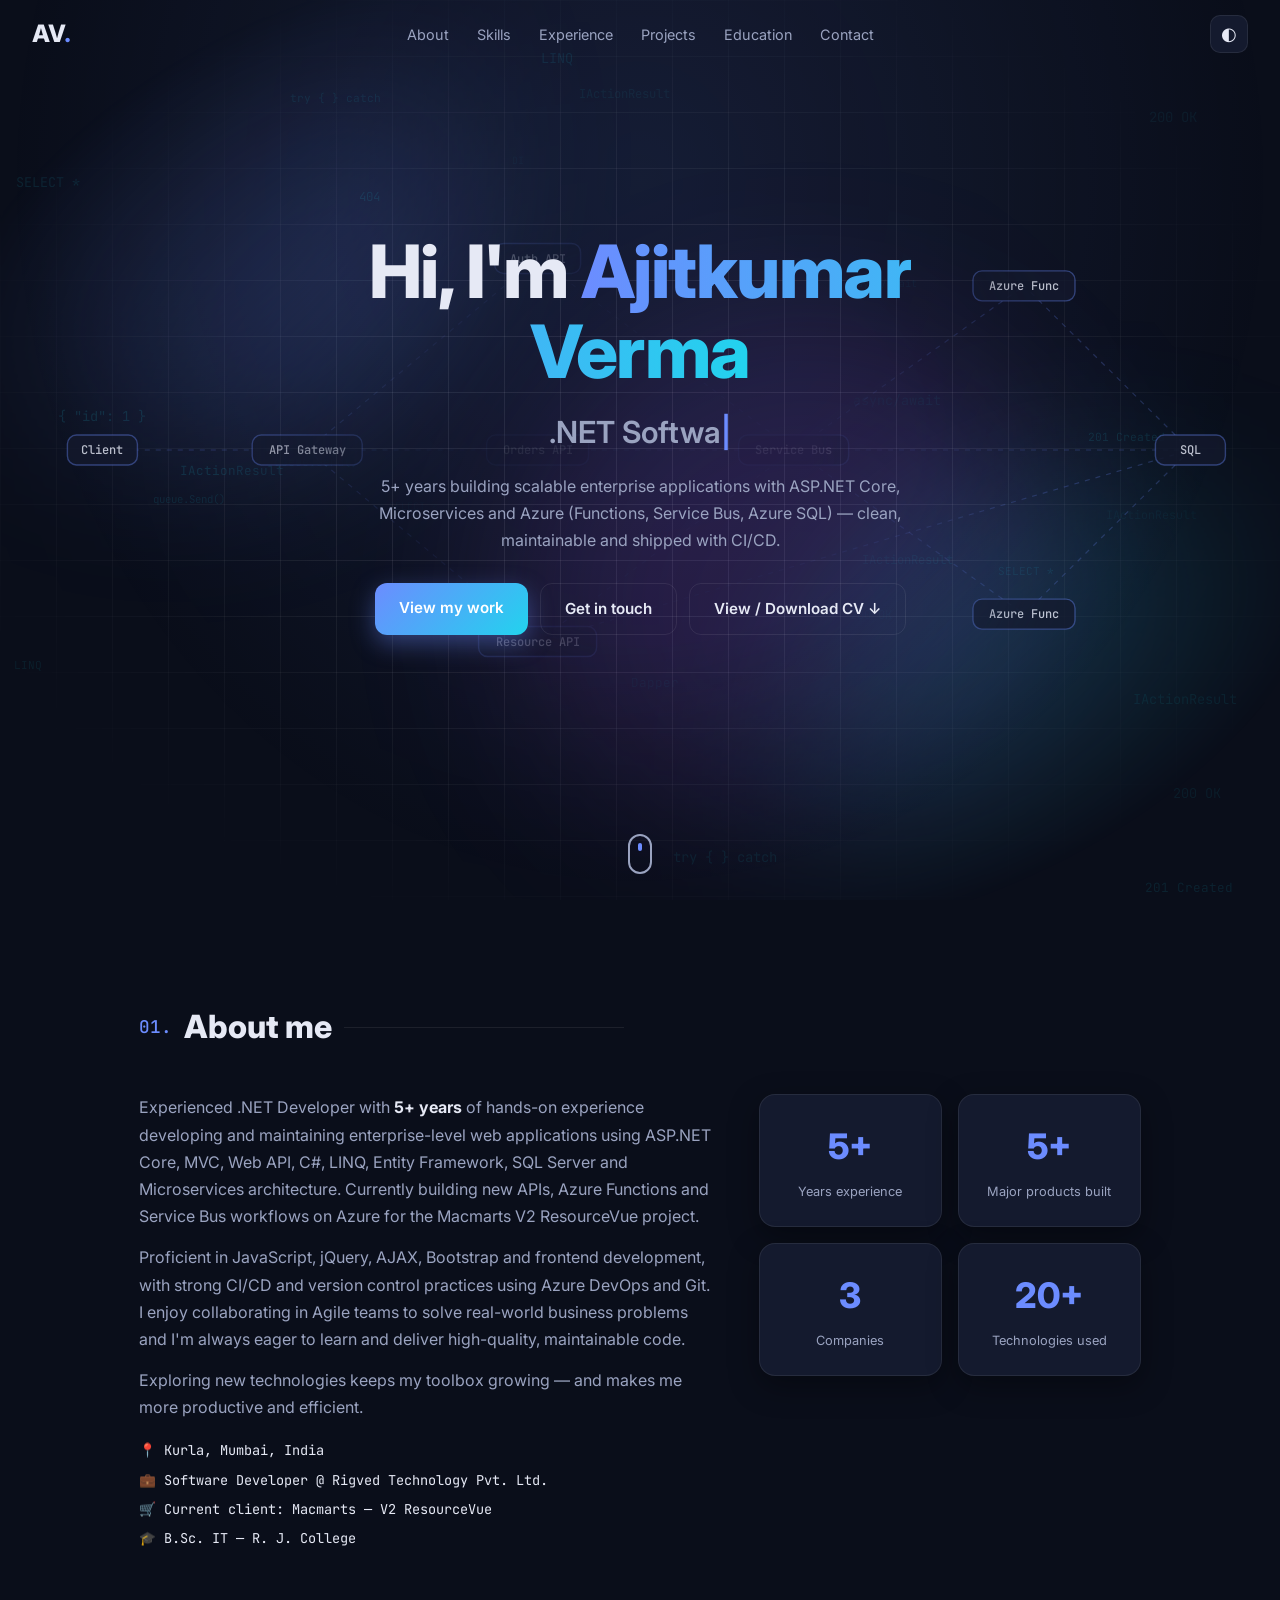
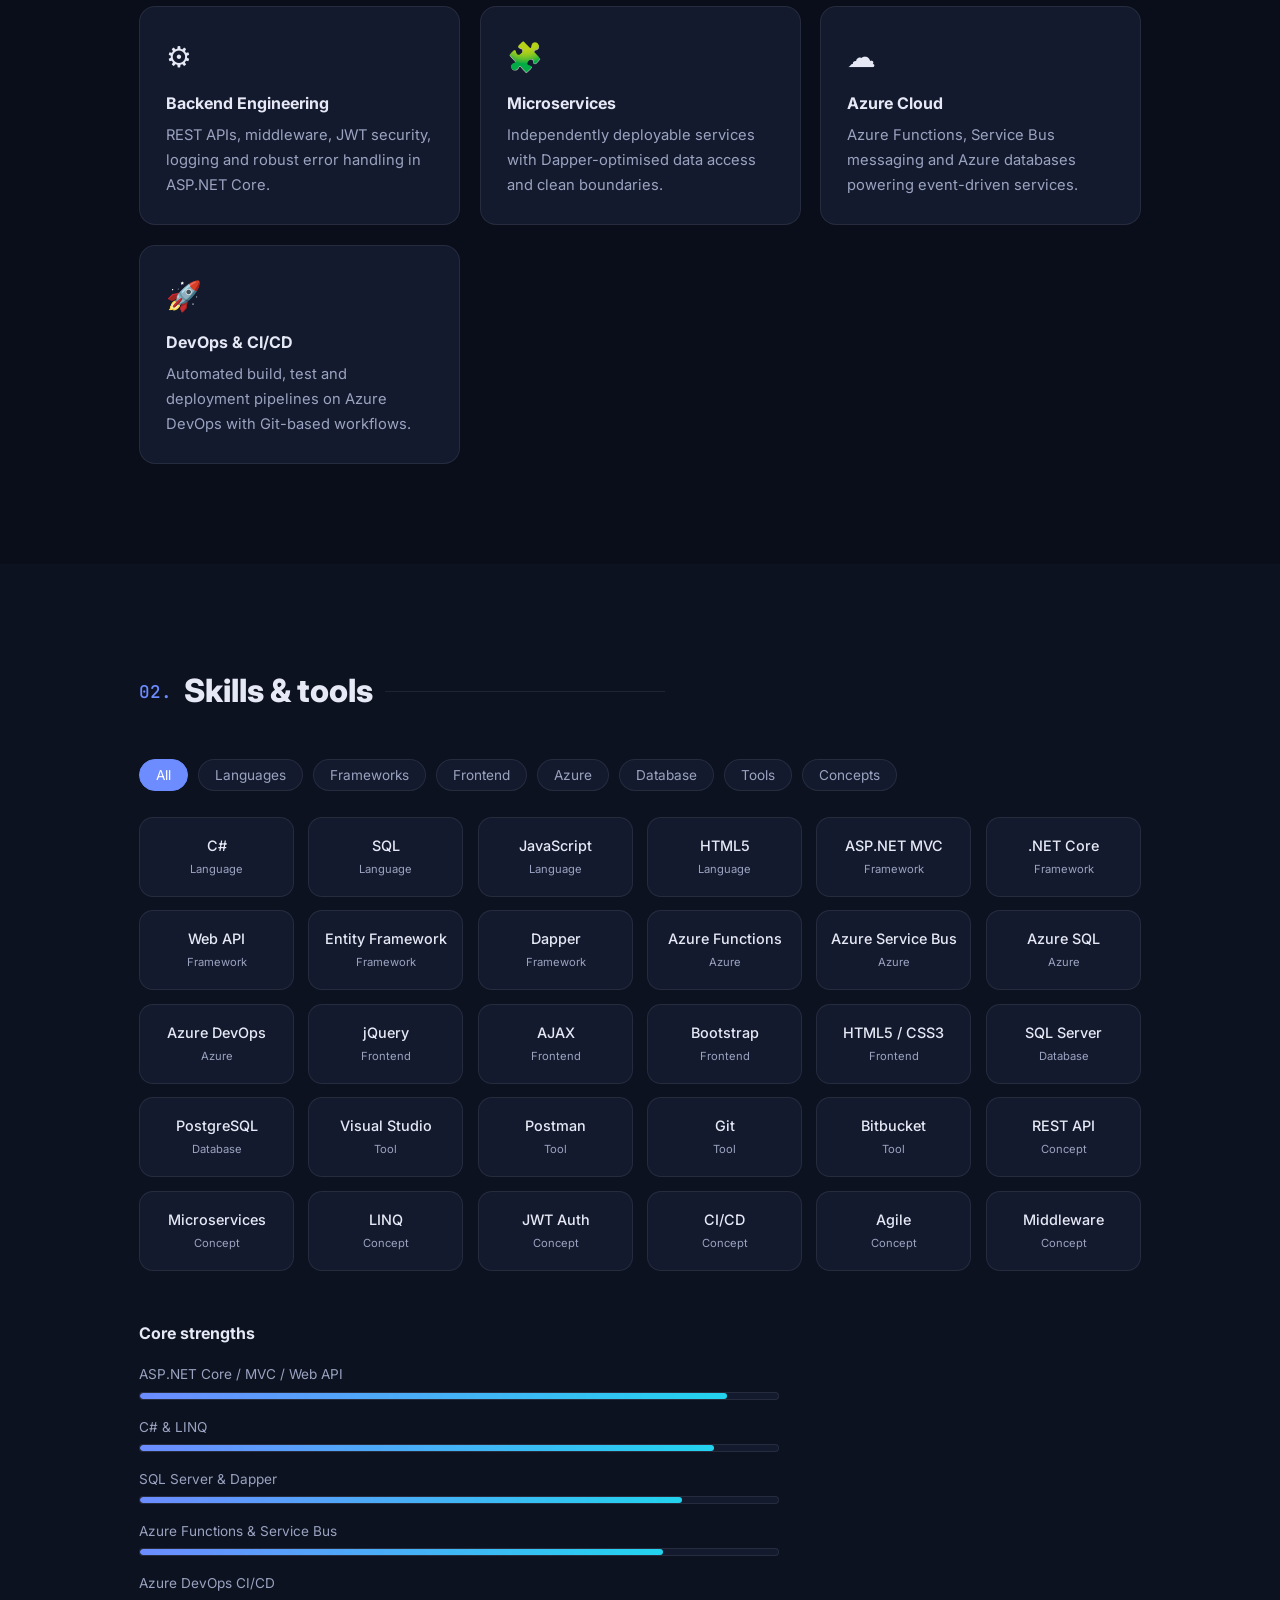
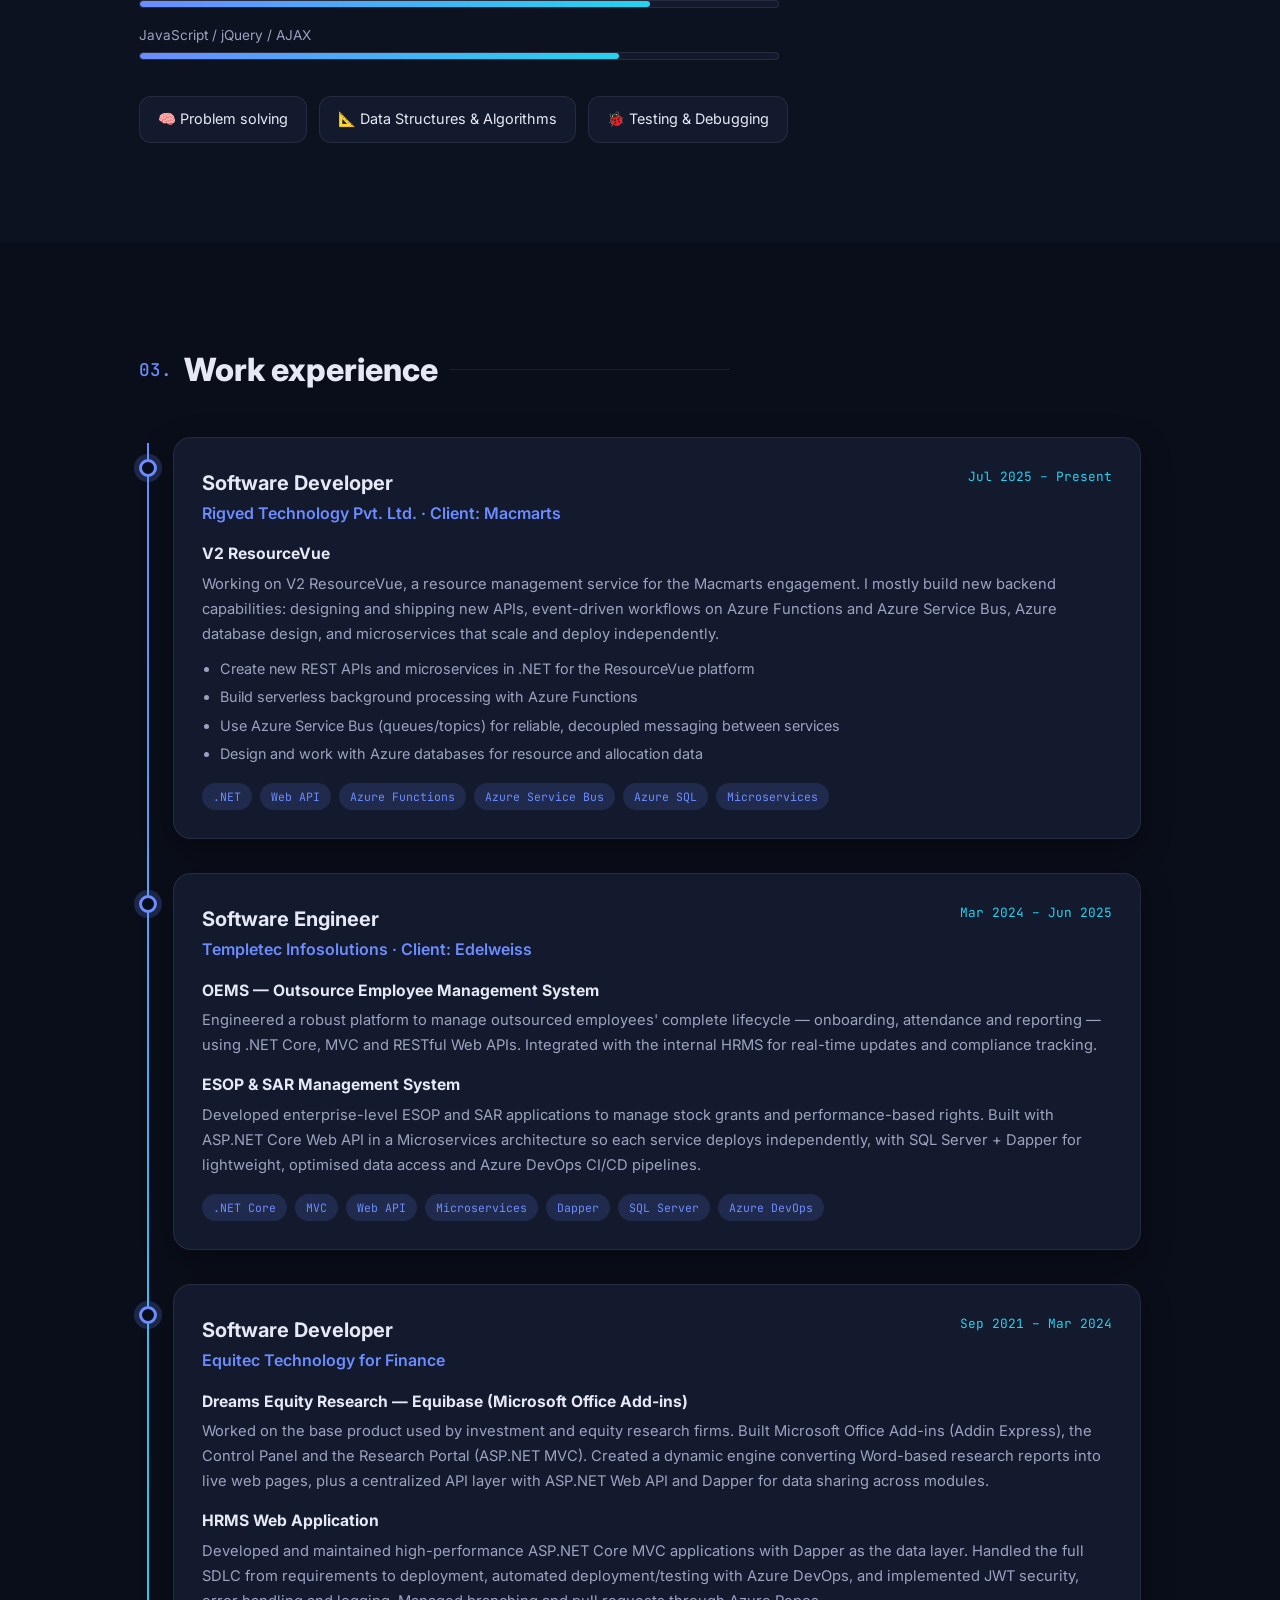
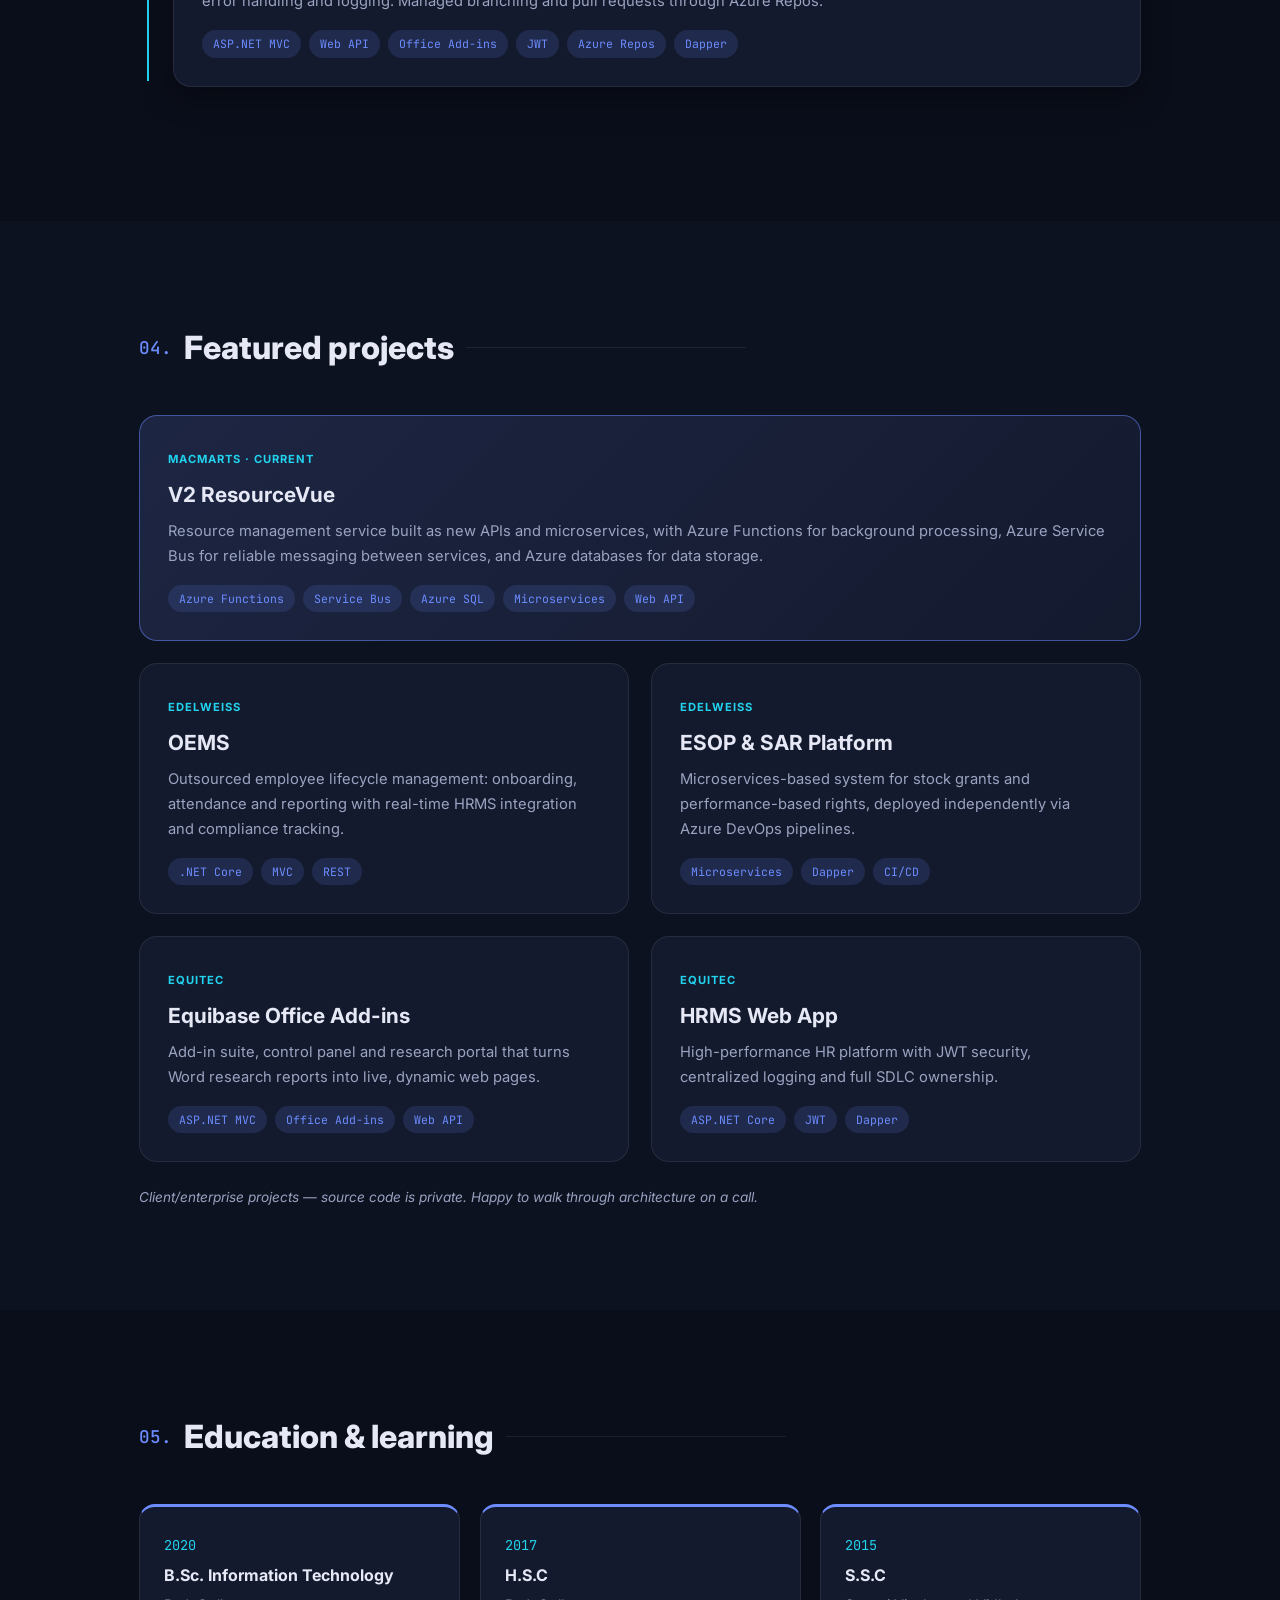
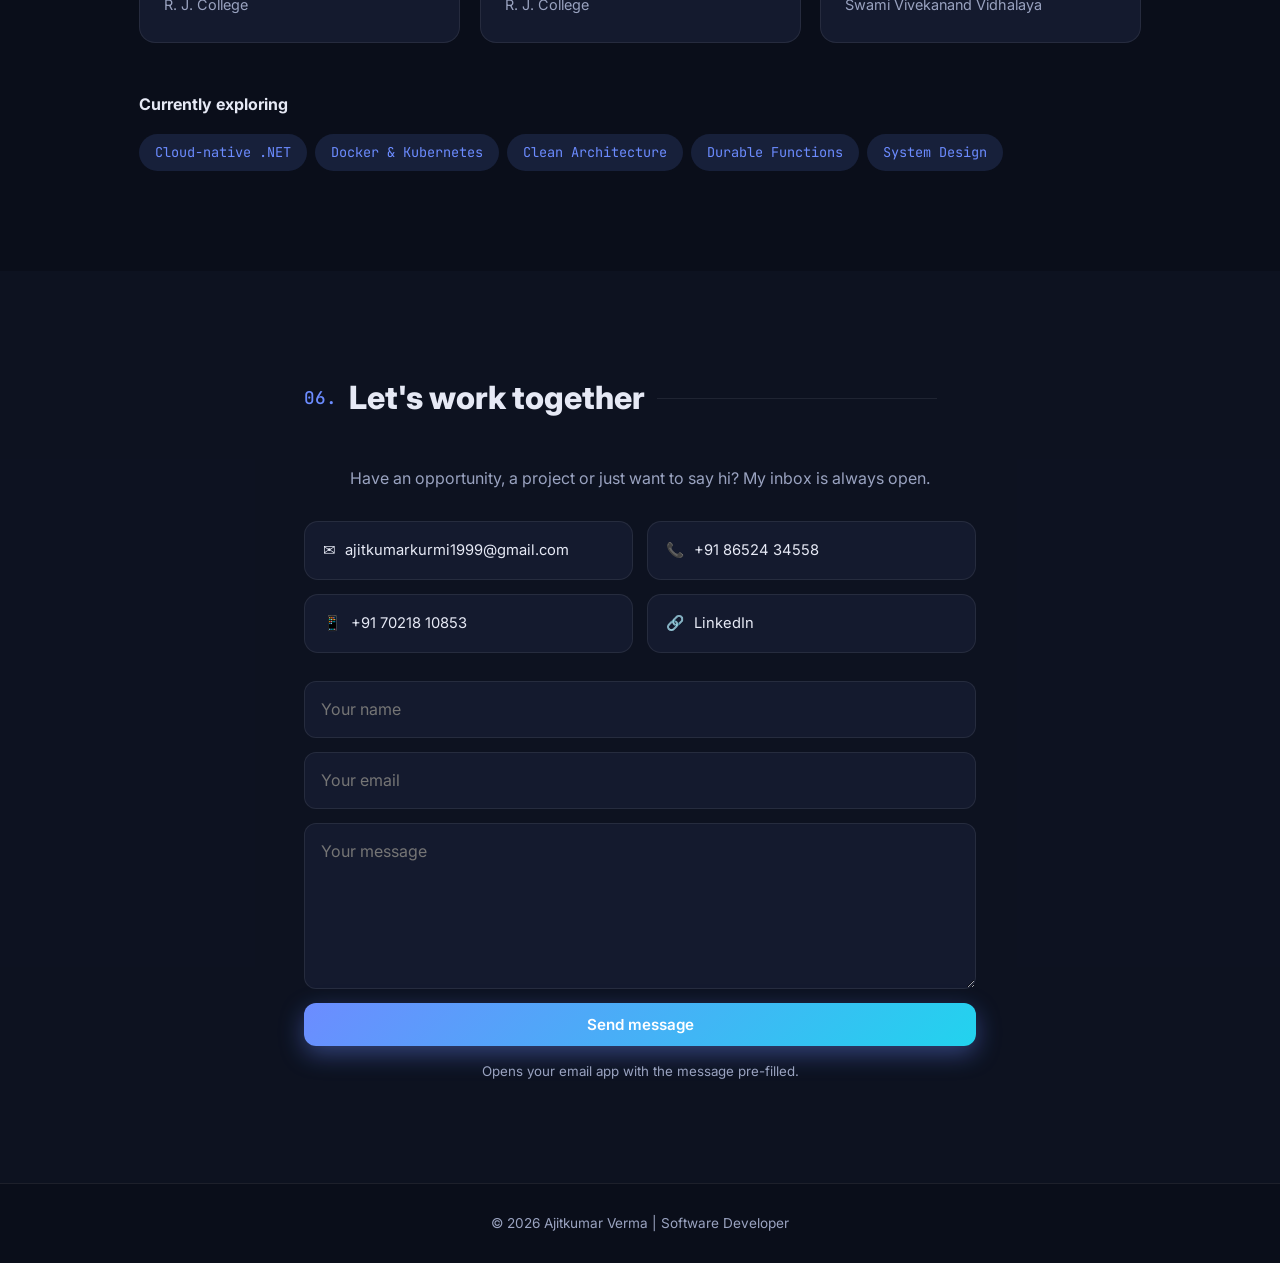
==== commit a4915442: "Update index.html Remove br" ====
--- a/index.html
+++ b/index.html
@@ -40,7 +40,6 @@
       <h1>Hi, I'm <span class="grad">Ajitkumar Verma</span></h1>
       <h2 class="typing"><span id="typed"></span><span class="caret">|</span></h2>
       <p class="lead">5+ years building scalable enterprise applications with ASP.NET Core, Microservices and Azure (Functions, Service Bus, Azure SQL) — clean, maintainable and shipped with CI/CD.</p>
-      </br></br>
       <div class="cta">
         <a href="#projects" class="btn primary">View my work</a>
         <a href="#contact" class="btn ghost">Get in touch</a>
@@ -48,7 +47,6 @@
       </div>
       <p class="hint mono"></p>
     </div>
-  </br></br>
     <a href="#about" class="scroll-down" aria-label="Scroll down"><span></span></a>
   </section>
 
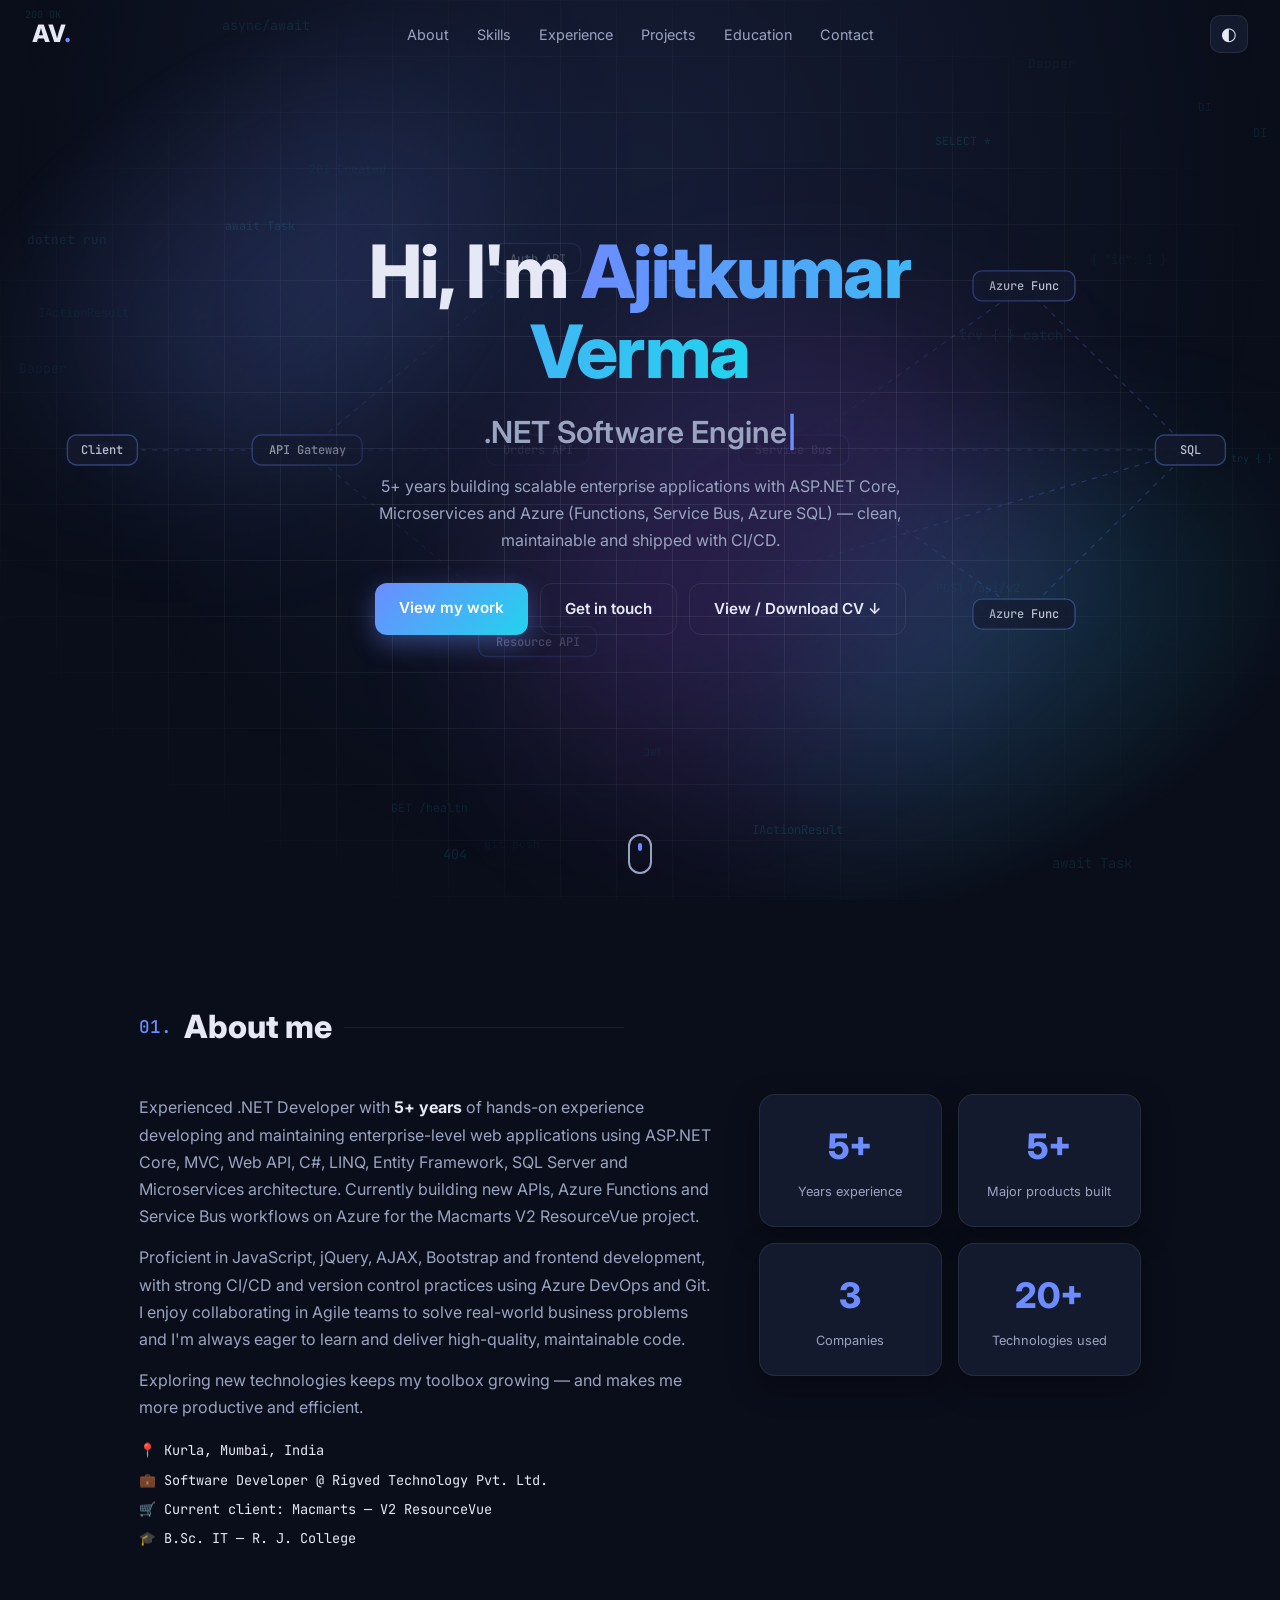
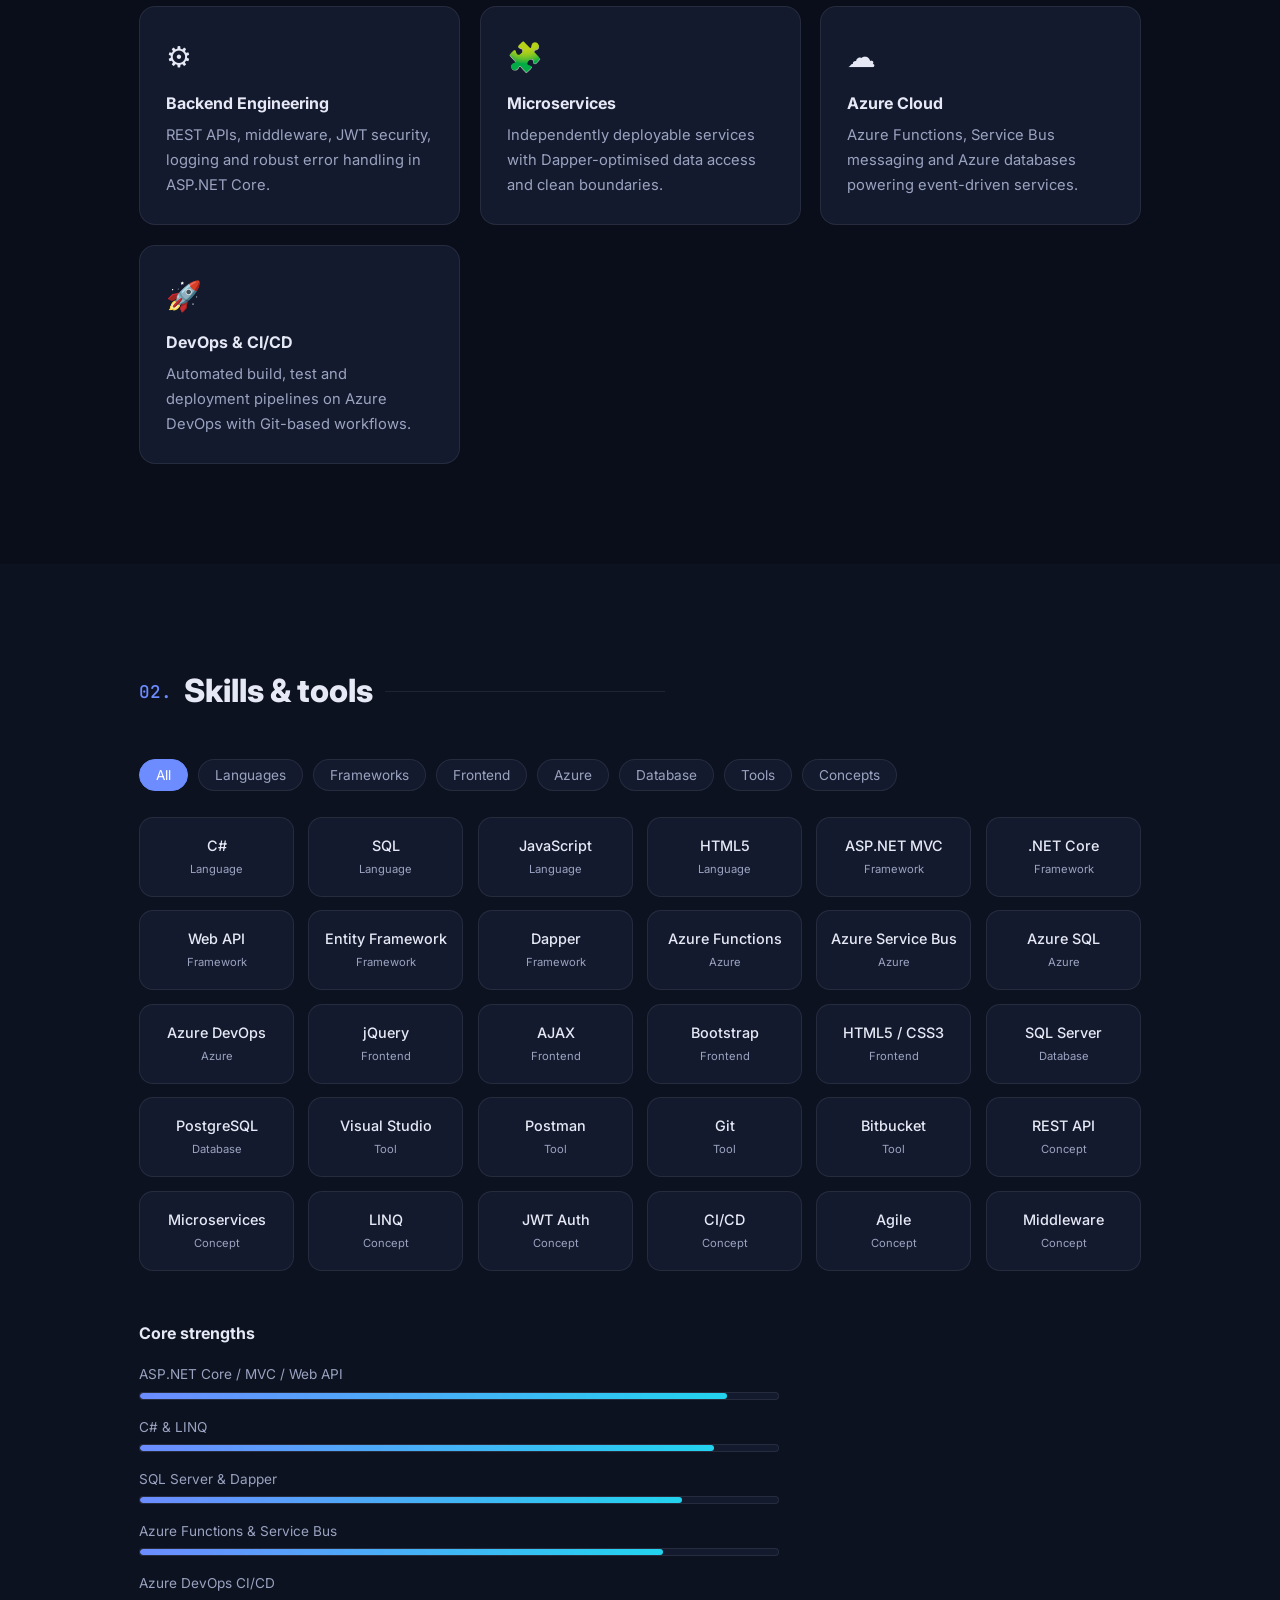
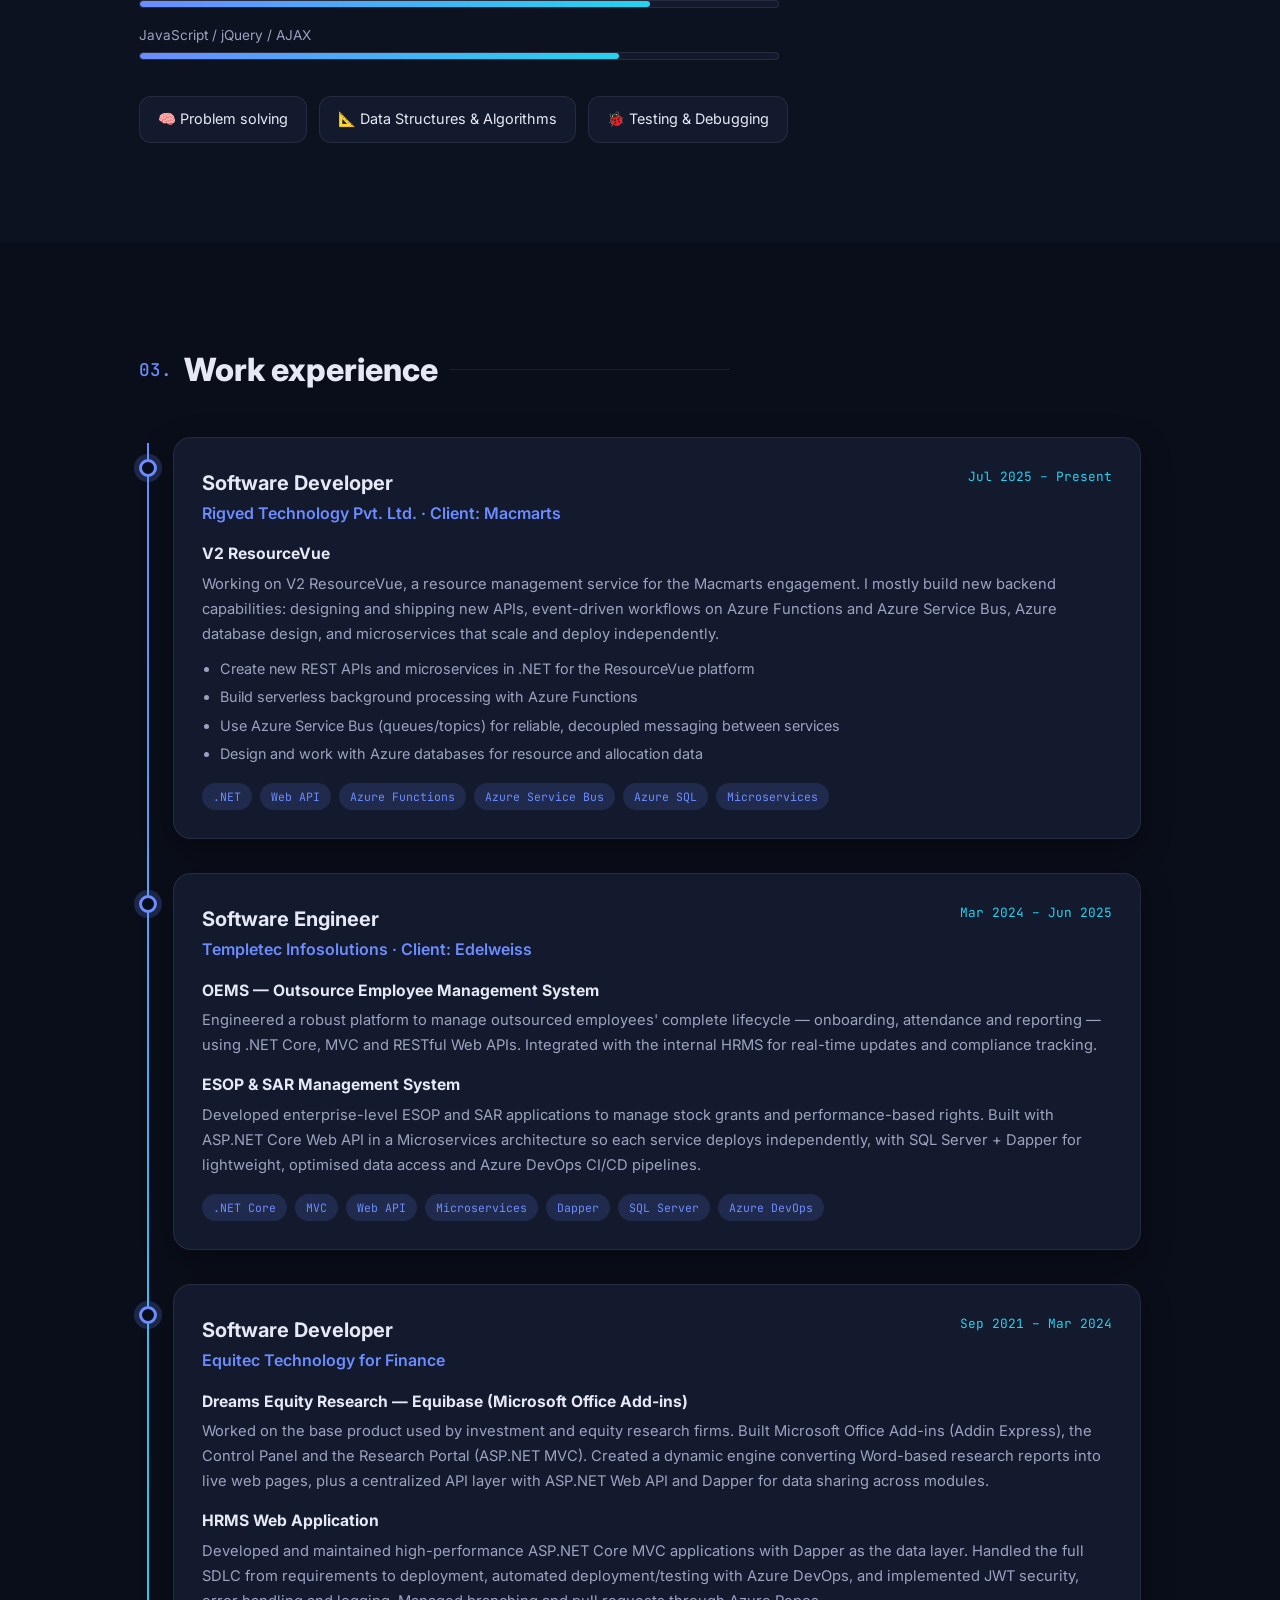
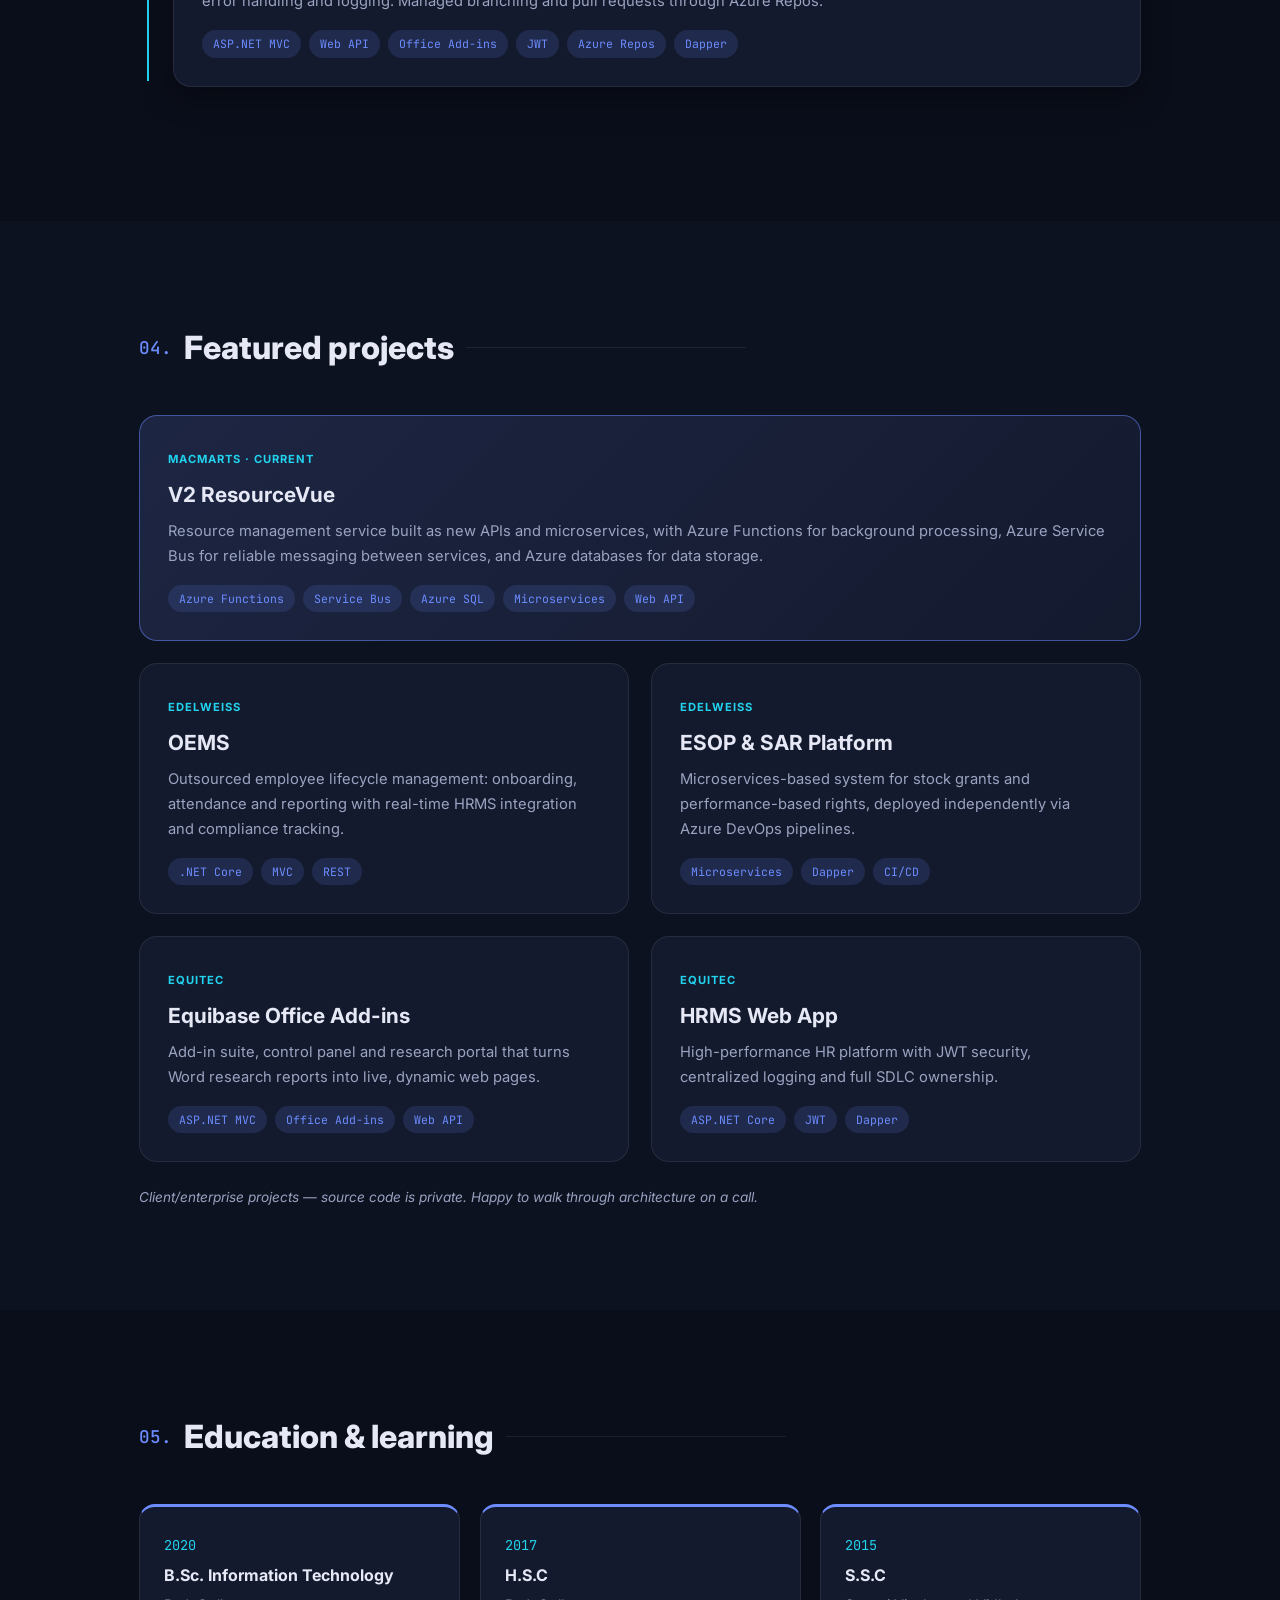
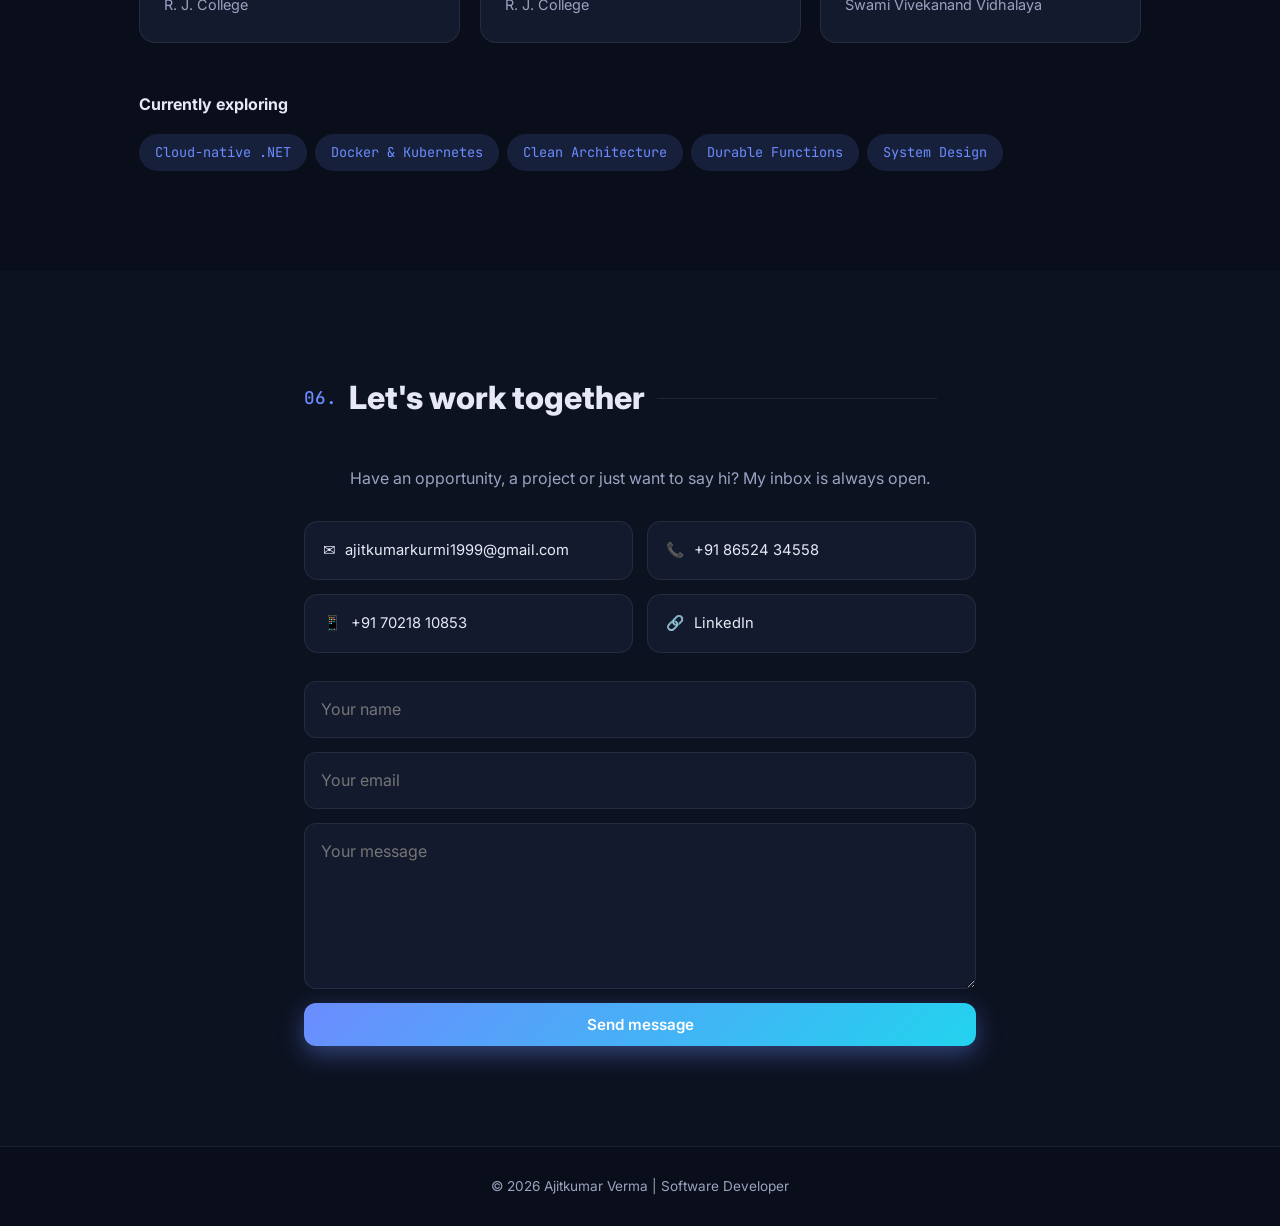
==== commit a268b5f5: "Fix" ====
--- a/index.html
+++ b/index.html
@@ -237,7 +237,6 @@
           <input type="email" id="cEmail" placeholder="Your email" required>
           <textarea id="cMsg" rows="5" placeholder="Your message" required></textarea>
           <button class="btn primary" type="submit">Send message</button>
-          <small>Opens your email app with the message pre-filled.</small>
         </form>
       </div>
     </section>
